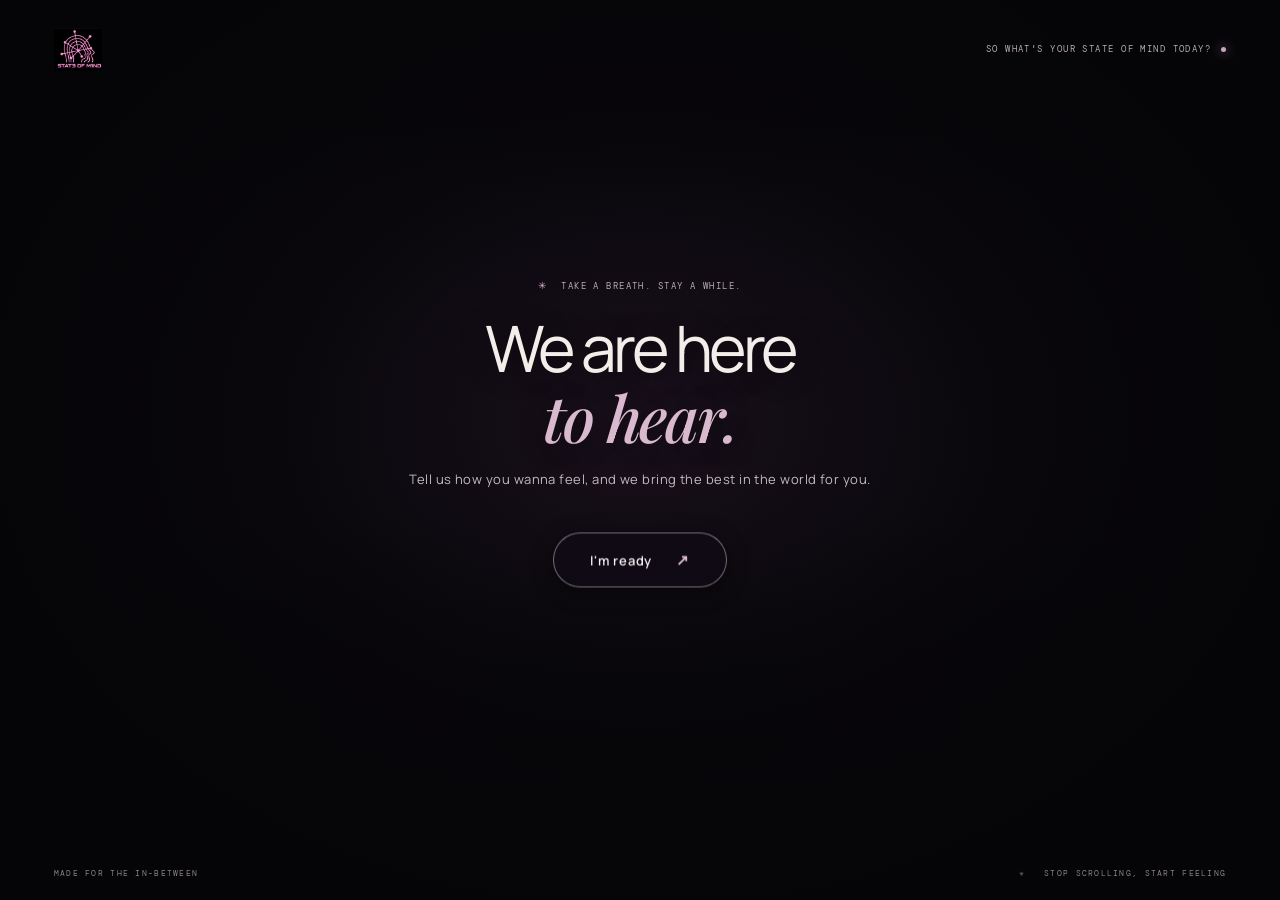
==== frontend/state_of_mind_afterglow/index.html @ 89857fad "feat:implement afterglow frontendand wire to backend API" ====
<!doctype html>
<html lang="en">
<head>
<meta charset="utf-8">
<meta name="viewport" content="width=device-width,initial-scale=1">
<meta name="theme-color" content="#050407">
<title>State of Mind — Find your feeling</title>
<link rel="preconnect" href="https://fonts.googleapis.com">
<link href="https://fonts.googleapis.com/css2?family=DM+Mono:wght@400;500&family=Manrope:wght@300;400;500;600;700&family=Playfair+Display:ital,wght@0,500;0,600;1,500&display=swap" rel="stylesheet">
<link rel="stylesheet" href="style.css">
</head>
<body>
<main class="stage" id="stage">
  <div class="ambient"></div>
  <video class="bloom" id="bloom" autoplay muted playsinline preload="auto" aria-label="Abstract digital flower blooming">
    <source src="assets/bloom.mp4" type="video/mp4">
  </video>
  <div class="shade"></div>
  <header class="topbar">
    <a class="wordmark" href="#" aria-label="State of Mind home"><img class="wordmark-logo" src="assets/state-of-mind-logo.png" alt=""></a>
    <span class="edition"><span class="edition-text" id="editionText">SO WHAT'S YOUR STATE OF MIND TODAY?</span><i></i></span>
  </header>

  <section class="intro" id="intro">
    <p class="eyebrow"><span class="tiny-star">✳</span> TAKE A BREATH. STAY A WHILE.</p>
    <h1>We are here <br><em>to hear.</em></h1>
    <p class="subline">Tell us how you wanna feel, and we bring the best in the world for you.</p>
    <button class="skip" id="skip">I'm ready <span>↗</span></button>
  </section>

  <section class="mood-area" id="moodArea" aria-hidden="true">
    <div class="mood-heading">
      <h2>We are here to hear.</h2>
      <p class="hint">Tell us how you wanna feel, and we bring the best in the world for you.</p>
    </div>
    <div class="moods" role="group" aria-label="Choose your mood">
      <button class="mood" data-mood="Happy/Excitement" data-display-name="Happy" style="--accent:#f0c3a9;--wash:rgba(240,195,169,.12)">
        <span class="number">01</span><span class="mood-symbol">☼</span><span class="mood-name">Happy</span><span class="mood-note">let it glow</span><span class="arrow">↗</span>
      </button>
      <button class="mood" data-mood="Calm/Serene" data-display-name="Calm" style="--accent:#b5d2c6;--wash:rgba(181,210,198,.12)">
        <span class="number">02</span><span class="mood-symbol">≈</span><span class="mood-name">Calm</span><span class="mood-note">stay in the quiet</span><span class="arrow">↗</span>
      </button>
      <button class="mood" data-mood="Sad/Melancholy" data-display-name="A little low" style="--accent:#b8c5e6;--wash:rgba(184,197,230,.12)">
        <span class="number">03</span><span class="mood-symbol">☾</span><span class="mood-name">A little low</span><span class="mood-note">feel it gently</span><span class="arrow">↗</span>
      </button>
      <button class="mood" data-mood="Anger/Rage" data-display-name="Frustrated" style="--accent:#e4a3a9;--wash:rgba(228,163,169,.12)">
        <span class="number">04</span><span class="mood-symbol">✳</span><span class="mood-name">Frustrated</span><span class="mood-note">let it move through</span><span class="arrow">↗</span>
      </button>
      <button class="mood" data-mood="Confusion/Anxiety" data-display-name="All over the place" style="--accent:#d2b8e5;--wash:rgba(210,184,229,.12)">
        <span class="number">05</span><span class="mood-symbol">⁕</span><span class="mood-name">All over the place</span><span class="mood-note">one thing at a time</span><span class="arrow">↗</span>
      </button>
    </div>
    <p class="footnote">YOUR MOOD IS A MOMENT, NOT YOUR WHOLE STORY.</p>
  </section>

  <section class="response" id="response" aria-live="polite" aria-hidden="true">
    <button class="back" id="back" aria-label="Go back to mood selection">← all moods</button>
    <div class="response-header">
      <p class="eyebrow">YOUR MOMENT, YOUR WAY</p>
      <h2 id="responseTitle">A little space for you.</h2>
      <p id="responseCopy">A few things to meet you where you are.</p>
      <div class="response-line"><span class="response-dot"></span><span id="responseMood">MOOD SELECTED</span><span class="line"></span><span>STATE OF MIND</span></div>
    </div>
    <div class="recommendations-container" id="recommendationsContainer">
      <!-- Recommendations dynamically loaded here -->
    </div>
  </section>
  <div class="bottom-note"><span>MADE FOR THE IN-BETWEEN</span><span>✳ &nbsp; STOP SCROLLING, START FEELING</span></div>
</main>
<script src="script.js"></script>
</body>
</html>
---- frontend/state_of_mind_afterglow/style.css ----
* {
  box-sizing: border-box;
}

:root {
  color-scheme: dark;
  --bg: #050407;
  --cream: #f3eee9;
  --muted: #aaa1a8;
  --line: rgba(244, 235, 242, 0.17);
  --accent-rose: #d9b9ce;
  --accent-card: rgba(22, 17, 25, 0.77);
}

html, body {
  margin: 0;
  width: 100%;
  min-height: 100%;
  background: var(--bg);
  color: var(--cream);
  font-family: Manrope, Arial, sans-serif;
}

body {
  overflow: hidden;
}

.stage {
  position: relative;
  isolation: isolate;
  min-height: 100svh;
  width: 100%;
  overflow: hidden;
  background: #050407;
}

.ambient {
  position: absolute;
  inset: 0;
  background: radial-gradient(ellipse at 50% 46%, #19101b 0%, #0a080d 38%, #050407 72%);
  z-index: -3;
}

.bloom {
  position: absolute;
  z-index: -2;
  height: 100%;
  width: auto;
  max-width: 100vw;
  left: 50%;
  top: 50%;
  transform: translate(-50%, -50%);
  object-fit: contain;
  opacity: 0.9;
  mix-blend-mode: screen;
  filter: saturate(0.78) contrast(1.08) brightness(0.86);
  transition: opacity 1.2s ease, filter 1.2s ease;
}

.shade {
  position: absolute;
  inset: 0;
  z-index: -1;
  pointer-events: none;
  background: linear-gradient(180deg, rgba(5, 4, 7, 0.62) 0%, transparent 23%, transparent 56%, rgba(5, 4, 7, 0.8) 100%),
              radial-gradient(ellipse at center, transparent 25%, rgba(5, 4, 7, 0.42) 100%);
}

.topbar {
  position: absolute;
  top: 0;
  left: 0;
  width: 100%;
  padding: 28px 4.2vw;
  display: flex;
  align-items: center;
  justify-content: space-between;
  z-index: 5;
}

.wordmark {
  display: flex;
  align-items: center;
  gap: 11px;
  text-decoration: none;
  color: var(--cream);
  font-size: 10px;
  letter-spacing: 0.2em;
  font-weight: 600;
  line-height: 0;
}

.wordmark-logo {
  display: block;
  width: 48px;
  height: auto;
  mix-blend-mode: screen;
  --logo-tint: hue-rotate(280deg) saturate(0.48) brightness(1.22);
  filter: var(--logo-tint);
  transition: transform 0.3s ease, filter 0.3s ease;
}

.wordmark:hover .wordmark-logo,
.wordmark:focus-visible .wordmark-logo {
  transform: translateY(-4px) scale(1.035);
  filter: var(--logo-tint) drop-shadow(0 12px 18px rgba(217, 185, 206, 0.32));
}

.edition, .eyebrow, .footnote, .bottom-note, .number, .response-line {
  font-family: "DM Mono", monospace;
  font-size: 9px;
  letter-spacing: 0.16em;
  color: #b6aab4;
}

.edition {
  display: flex;
  align-items: center;
  gap: 10px;
}

.edition-text {
  display: inline-block;
  min-width: 34ch;
}

.edition i {
  width: 5px;
  height: 5px;
  border-radius: 50%;
  background: #c6a6bd;
  box-shadow: 0 0 12px #c6a6bd;
}

.intro {
  position: absolute;
  left: 50%;
  top: 48%;
  transform: translate(-50%, -50%);
  width: min(720px, 90vw);
  text-align: center;
  z-index: 2;
  transition: opacity 0.9s ease, transform 0.9s ease;
}

.eyebrow {
  margin: 0 0 20px;
}

.tiny-star {
  color: #e0b4cf;
  font-size: 13px;
  margin-right: 7px;
}

h1, h2, p {
  margin-top: 0;
}

h1 {
  font-size: clamp(32px, 5vw, 65px);
  font-weight: 400;
  letter-spacing: -0.055em;
  line-height: 1.08;
  margin-bottom: 17px;
  text-shadow: 0 2px 28px rgba(0, 0, 0, 0.4);
}

h1 em, h2 em {
  font-family: "Playfair Display", serif;
  font-weight: 500;
  color: #d9b9ce;
  letter-spacing: -0.035em;
}

.subline {
  font-size: 13px;
  color: #c4b9c2;
  letter-spacing: 0.035em;
  margin-bottom: 34px;
}

.skip {
  border: 1px solid rgba(242, 229, 239, 0.45);
  background: rgba(18, 12, 22, 0.55);
  color: #f5edf2;
  border-radius: 999px;
  padding: 16px 36px;
  font: 600 13px Manrope, sans-serif;
  letter-spacing: 0.06em;
  cursor: pointer;
  margin-top: 10px;
  backdrop-filter: blur(12px);
  box-shadow: 0 4px 22px rgba(0, 0, 0, 0.4);
  transition: all 0.3s ease;
}

.skip span {
  display: inline-block;
  margin-left: 20px;
  color: #d9b9ce;
  font-size: 15px;
  transition: transform 0.25s ease;
}

.skip:hover {
  background: rgba(217, 185, 206, 0.2);
  border-color: #d9b9ce;
  box-shadow: 0 6px 30px rgba(217, 185, 206, 0.25);
  transform: translateY(-3px) scale(1.02);
}

.skip:hover span {
  transform: translate(3px, -3px);
}

.mood-area {
  position: absolute;
  z-index: 3;
  left: 0;
  right: 0;
  bottom: 8.5%;
  padding: 0 4.2vw;
  opacity: 0;
  transform: translateY(18px);
  pointer-events: none;
  transition: opacity 1.3s ease, transform 1.3s ease;
}

.stage.ready .intro {
  opacity: 0;
  transform: translate(-50%, -54%);
  pointer-events: none;
}

.stage.ready .mood-area {
  opacity: 1;
  transform: translateY(0);
  pointer-events: auto;
}

.stage.ready .bloom {
  filter: saturate(0.76) contrast(1.08) brightness(0.8);
}

.mood-heading {
  text-align: center;
  margin-bottom: 25px;
}

.mood-heading h2, .response h2 {
  font-size: clamp(25px, 3.4vw, 42px);
  font-weight: 400;
  letter-spacing: -0.05em;
  margin: 0 0 8px;
}

.hint {
  font-size: 11px;
  color: #c0b6c0;
  margin-bottom: 0;
}

.moods {
  display: grid;
  grid-template-columns: repeat(5, minmax(0, 1fr));
  gap: 10px;
  max-width: 1180px;
  margin: 0 auto;
}

.mood {
  position: relative;
  min-height: 138px;
  text-align: left;
  padding: 17px 15px 15px;
  background: linear-gradient(135deg, rgba(22, 17, 25, 0.77), rgba(8, 7, 11, 0.6));
  border: 1px solid rgba(244, 231, 241, 0.2);
  border-radius: 16px;
  color: var(--cream);
  cursor: pointer;
  overflow: hidden;
  backdrop-filter: blur(12px);
  transition: transform 0.3s ease, border-color 0.3s ease, background 0.3s ease, box-shadow 0.3s ease;
}

.mood:before {
  content: "";
  position: absolute;
  inset: 0;
  background: radial-gradient(ellipse at 0 0, var(--wash), transparent 72%);
  opacity: 0.7;
  pointer-events: none;
}

.mood:hover, .mood:focus-visible {
  transform: translateY(-5px);
  border-color: var(--accent);
  background: linear-gradient(135deg, rgba(35, 26, 39, 0.9), rgba(8, 7, 11, 0.78));
  box-shadow: 0 18px 34px rgba(0, 0, 0, 0.42), 0 0 26px var(--wash);
  outline: none;
}

.number {
  position: absolute;
  right: 14px;
  top: 15px;
  font-size: 8px;
  color: #968a97;
}

.mood-symbol {
  display: block;
  color: var(--accent);
  font-family: "Playfair Display", serif;
  font-size: 25px;
  line-height: 1;
  margin: 4px 0 16px;
}

.mood-name {
  display: block;
  font-size: 13px;
  font-weight: 500;
  letter-spacing: -0.02em;
  position: relative;
}

.mood-note {
  display: block;
  font-size: 9px;
  color: #aaa0aa;
  margin-top: 6px;
  position: relative;
}

.arrow {
  position: absolute;
  right: 13px;
  bottom: 14px;
  font-size: 12px;
  color: var(--accent);
  opacity: 0;
  transform: translate(-3px, 3px);
  transition: 0.25s;
}

.mood:hover .arrow, .mood:focus-visible .arrow {
  opacity: 1;
  transform: translate(0, 0);
}

.footnote {
  text-align: center;
  margin: 21px 0 0;
  font-size: 8px;
  color: #92858f;
}

.bottom-note {
  position: absolute;
  bottom: 22px;
  left: 4.2vw;
  right: 4.2vw;
  display: flex;
  justify-content: space-between;
  font-size: 8px;
  color: rgba(202, 187, 201, 0.68);
  z-index: 4;
}

/* =========================================================
   Response & Recommendations Area
   ========================================================= */

.response {
  position: absolute;
  z-index: 4;
  left: 50%;
  top: 50%;
  transform: translate(-50%, -46%);
  width: min(1180px, 94vw);
  max-height: calc(100svh - 85px);
  overflow-y: auto;
  overflow-x: hidden;
  padding: 10px 20px 40px;
  display: flex;
  flex-direction: column;
  align-items: center;
  text-align: center;
  opacity: 0;
  pointer-events: none;
  transition: opacity 0.6s ease, transform 0.6s ease;
  scrollbar-width: thin;
  scrollbar-color: rgba(217, 185, 206, 0.3) transparent;
}

.response::-webkit-scrollbar {
  width: 6px;
}

.response::-webkit-scrollbar-track {
  background: transparent;
}

.response::-webkit-scrollbar-thumb {
  background: rgba(217, 185, 206, 0.25);
  border-radius: 999px;
}

.response::-webkit-scrollbar-thumb:hover {
  background: rgba(217, 185, 206, 0.45);
}

.stage.selected .mood-area {
  opacity: 0;
  pointer-events: none;
  transform: translateY(12px);
}

.stage.selected .response {
  opacity: 1;
  pointer-events: auto;
  transform: translate(-50%, -48%);
}

.stage.selected .bloom {
  opacity: 0.38;
  filter: saturate(0.65) contrast(1.05) brightness(0.65);
}

.stage.ready .bottom-note {
  opacity: 0.65;
}

.back {
  align-self: flex-start;
  margin-top: 10px;
  margin-bottom: 14px;
  border: 1px solid rgba(244, 231, 241, 0.25);
  background: rgba(18, 12, 22, 0.75);
  color: #c7b8c7;
  font: 11px "DM Mono", monospace;
  letter-spacing: 0.1em;
  cursor: pointer;
  padding: 9px 18px;
  border-radius: 999px;
  backdrop-filter: blur(12px);
  transition: all 0.25s ease;
}

.back:hover {
  color: #f3eee9;
  border-color: #d9b9ce;
  background: rgba(217, 185, 206, 0.2);
  transform: translateX(-3px);
}

.response-header {
  width: 100%;
  max-width: 680px;
  margin-bottom: 24px;
}

.response .eyebrow {
  margin-bottom: 12px;
}

.response h2 {
  font-size: clamp(26px, 3.6vw, 42px);
  margin-bottom: 10px;
}

.response-header > p:not(.eyebrow) {
  color: #c4b9c2;
  font-size: 12px;
  margin-bottom: 14px;
}

.response-line {
  display: flex;
  align-items: center;
  gap: 10px;
  justify-content: center;
  font-size: 8px;
  margin-top: 14px;
}

.response-dot {
  width: 6px;
  height: 6px;
  background: #d9b9ce;
  border-radius: 50%;
  box-shadow: 0 0 8px #d9b9ce;
}

.line {
  width: 42px;
  height: 1px;
  background: var(--line);
}

.recommendations-container {
  width: 100%;
}

.recommendations-grid {
  display: grid;
  grid-template-columns: repeat(3, minmax(0, 1fr));
  gap: 18px;
  width: 100%;
  text-align: left;
}

.rec-category {
  background: linear-gradient(180deg, rgba(22, 16, 26, 0.8), rgba(12, 9, 15, 0.72));
  border: 1px solid rgba(244, 231, 241, 0.14);
  border-radius: 14px;
  padding: 16px;
  backdrop-filter: blur(14px);
  display: flex;
  flex-direction: column;
  gap: 10px;
  transition: border-color 0.3s ease;
}

.rec-category:hover {
  border-color: rgba(217, 185, 206, 0.3);
}

.category-header {
  display: flex;
  align-items: center;
  justify-content: space-between;
  padding-bottom: 11px;
  border-bottom: 1px solid rgba(244, 231, 241, 0.08);
}

.category-title-wrap {
  display: flex;
  align-items: center;
  gap: 8px;
}

.category-icon {
  font-size: 13px;
  color: #d9b9ce;
}

.category-title {
  font-size: 13px;
  font-weight: 600;
  letter-spacing: -0.01em;
  margin: 0;
  color: var(--cream);
}

.category-count {
  font-family: "DM Mono", monospace;
  font-size: 9px;
  letter-spacing: 0.12em;
  color: var(--muted);
  text-transform: uppercase;
}

.cards-list {
  display: flex;
  flex-direction: column;
  gap: 9px;
}

.rec-card {
  position: relative;
  padding: 12px 14px;
  background: linear-gradient(135deg, rgba(29, 21, 35, 0.75), rgba(14, 10, 18, 0.65));
  border: 1px solid rgba(244, 231, 241, 0.12);
  border-radius: 10px;
  transition: transform 0.25s ease, border-color 0.25s ease, box-shadow 0.25s ease;
  display: flex;
  flex-direction: column;
  gap: 7px;
  outline: none;
}

.rec-card:hover, .rec-card:focus-visible {
  transform: translateY(-2px);
  border-color: rgba(217, 185, 206, 0.45);
  box-shadow: 0 10px 22px rgba(0, 0, 0, 0.38), 0 0 14px rgba(217, 185, 206, 0.1);
}

.rec-card-top {
  display: flex;
  align-items: center;
  gap: 7px;
}

.rec-index {
  font-family: "DM Mono", monospace;
  font-size: 9px;
  color: #968a97;
}

.rec-badge {
  font-family: "DM Mono", monospace;
  font-size: 8px;
  letter-spacing: 0.08em;
  padding: 2px 7px;
  border-radius: 999px;
  text-transform: uppercase;
  font-weight: 500;
}

.badge-movie, .badge-tv {
  background: rgba(240, 195, 169, 0.14);
  border: 1px solid rgba(240, 195, 169, 0.32);
  color: #f0c3a9;
}

.badge-music {
  background: rgba(210, 184, 229, 0.14);
  border: 1px solid rgba(210, 184, 229, 0.32);
  color: #d2b8e5;
}

.badge-game {
  background: rgba(181, 210, 198, 0.14);
  border: 1px solid rgba(181, 210, 198, 0.32);
  color: #b5d2c6;
}

.badge-default {
  background: rgba(244, 231, 241, 0.1);
  border: 1px solid rgba(244, 231, 241, 0.25);
  color: #e2d7e0;
}

.rec-match {
  font-family: "DM Mono", monospace;
  font-size: 8px;
  color: #d9b9ce;
  margin-left: auto;
}

.rec-title {
  font-size: 13px;
  font-weight: 500;
  line-height: 1.35;
  margin: 0;
  color: var(--cream);
  display: -webkit-box;
  -webkit-line-clamp: 2;
  -webkit-box-orient: vertical;
  overflow: hidden;
}

.rec-card-bottom {
  display: flex;
  flex-direction: column;
  gap: 4px;
  margin-top: 2px;
}

.match-track {
  width: 100%;
  height: 2px;
  background: rgba(244, 235, 242, 0.1);
  border-radius: 2px;
  overflow: hidden;
}

.match-fill {
  height: 100%;
  background: linear-gradient(90deg, #d2b8e5, #e0b4cf);
  border-radius: 2px;
}

.rec-meta {
  font-family: "DM Mono", monospace;
  font-size: 8px;
  color: #a498a4;
  letter-spacing: 0.05em;
}

/* =========================================================
   States: Loading, Error, Empty
   ========================================================= */

.recs-state {
  padding: 42px 20px;
  text-align: center;
  display: flex;
  flex-direction: column;
  align-items: center;
  gap: 12px;
}

.pulse-loader {
  display: flex;
  gap: 8px;
  margin-bottom: 4px;
}

.pulse-loader span {
  width: 8px;
  height: 8px;
  border-radius: 50%;
  background: #d9b9ce;
  animation: recPulse 1.4s ease-in-out infinite;
}

.pulse-loader span:nth-child(2) {
  animation-delay: 0.2s;
}

.pulse-loader span:nth-child(3) {
  animation-delay: 0.4s;
}

@keyframes recPulse {
  0%, 80%, 100% {
    transform: scale(0.6);
    opacity: 0.35;
  }
  40% {
    transform: scale(1.15);
    opacity: 1;
    box-shadow: 0 0 10px #d9b9ce;
  }
}

.state-title {
  font-size: 15px;
  font-weight: 500;
  color: var(--cream);
  margin: 0;
}

.state-desc {
  font-size: 11px;
  color: var(--muted);
  max-width: 440px;
  margin: 0;
  line-height: 1.5;
}

.state-desc code {
  font-family: "DM Mono", monospace;
  font-size: 10px;
  background: rgba(255, 255, 255, 0.08);
  padding: 2px 5px;
  border-radius: 4px;
  color: #f0c3a9;
}

.state-icon {
  font-size: 24px;
  color: #e4a3a9;
}

.retry-btn {
  margin-top: 8px;
  border: 1px solid rgba(228, 163, 169, 0.4);
  background: rgba(228, 163, 169, 0.12);
  color: #f5edf2;
  border-radius: 999px;
  padding: 8px 18px;
  font: 500 11px Manrope, sans-serif;
  letter-spacing: 0.04em;
  cursor: pointer;
  transition: background 0.2s, border-color 0.2s;
}

.retry-btn span {
  margin-left: 6px;
  color: #e4a3a9;
}

.retry-btn:hover {
  background: rgba(228, 163, 169, 0.22);
  border-color: #e4a3a9;
}

.category-empty {
  font-size: 11px;
  color: var(--muted);
  font-style: italic;
  padding: 20px 8px;
  text-align: center;
  margin: 0;
}

/* =========================================================
   Responsive queries
   ========================================================= */

@media (min-width: 1200px) and (min-height: 760px) {
  .mood-area {
    bottom: 9.5%;
  }
  .mood {
    min-height: 145px;
    padding: 19px;
  }
  .mood-heading {
    margin-bottom: 28px;
  }
}

@media (max-width: 900px) {
  .recommendations-grid {
    grid-template-columns: 1fr;
    gap: 16px;
  }
  .response {
    max-height: 82svh;
    padding: 20px 14px 34px;
  }
}

@media (max-width: 760px) {
  .topbar {
    padding: 19px 20px;
  }
  .edition {
    font-size: 7px;
    letter-spacing: 0.08em;
  }
  .wordmark {
    font-size: 8px;
    letter-spacing: 0.15em;
    gap: 8px;
  }
  .wordmark-logo {
    width: 57px;
  }
  .edition-text {
    min-width: 0;
  }
  .intro {
    top: 43%;
    width: 88vw;
  }
  .subline {
    font-size: 11px;
    line-height: 1.6;
  }
  .mood-area {
    bottom: 8%;
    padding: 0 18px;
  }
  .mood-heading {
    margin-bottom: 17px;
  }
  .hint {
    font-size: 10px;
  }
  .moods {
    grid-template-columns: repeat(2, minmax(0, 1fr));
    gap: 7px;
  }
  .mood {
    min-height: 88px;
    padding: 12px 13px;
  }
  .mood-symbol {
    font-size: 19px;
    margin: 0 0 8px;
  }
  .mood-name {
    font-size: 12px;
  }
  .mood-note {
    font-size: 8px;
  }
  .mood:nth-child(5) {
    grid-column: 1 / -1;
    min-height: 70px;
  }
  .mood:nth-child(5) .mood-symbol {
    float: left;
    margin: 2px 12px 0 0;
  }
  .number {
    top: 12px;
    right: 11px;
  }
  .footnote {
    font-size: 7px;
    margin-top: 13px;
  }
  .bottom-note {
    left: 18px;
    right: 18px;
    bottom: 13px;
    font-size: 6px;
    letter-spacing: 0.08em;
  }
  .bottom-note span:last-child {
    text-align: right;
  }
  .response-line {
    font-size: 7px;
    letter-spacing: 0.08em;
  }
  .bloom {
    height: 100%;
    max-width: 100vw;
  }
}

@media (prefers-reduced-motion: reduce) {
  *, *:before, *:after {
    transition: none !important;
    scroll-behavior: auto !important;
  }
}
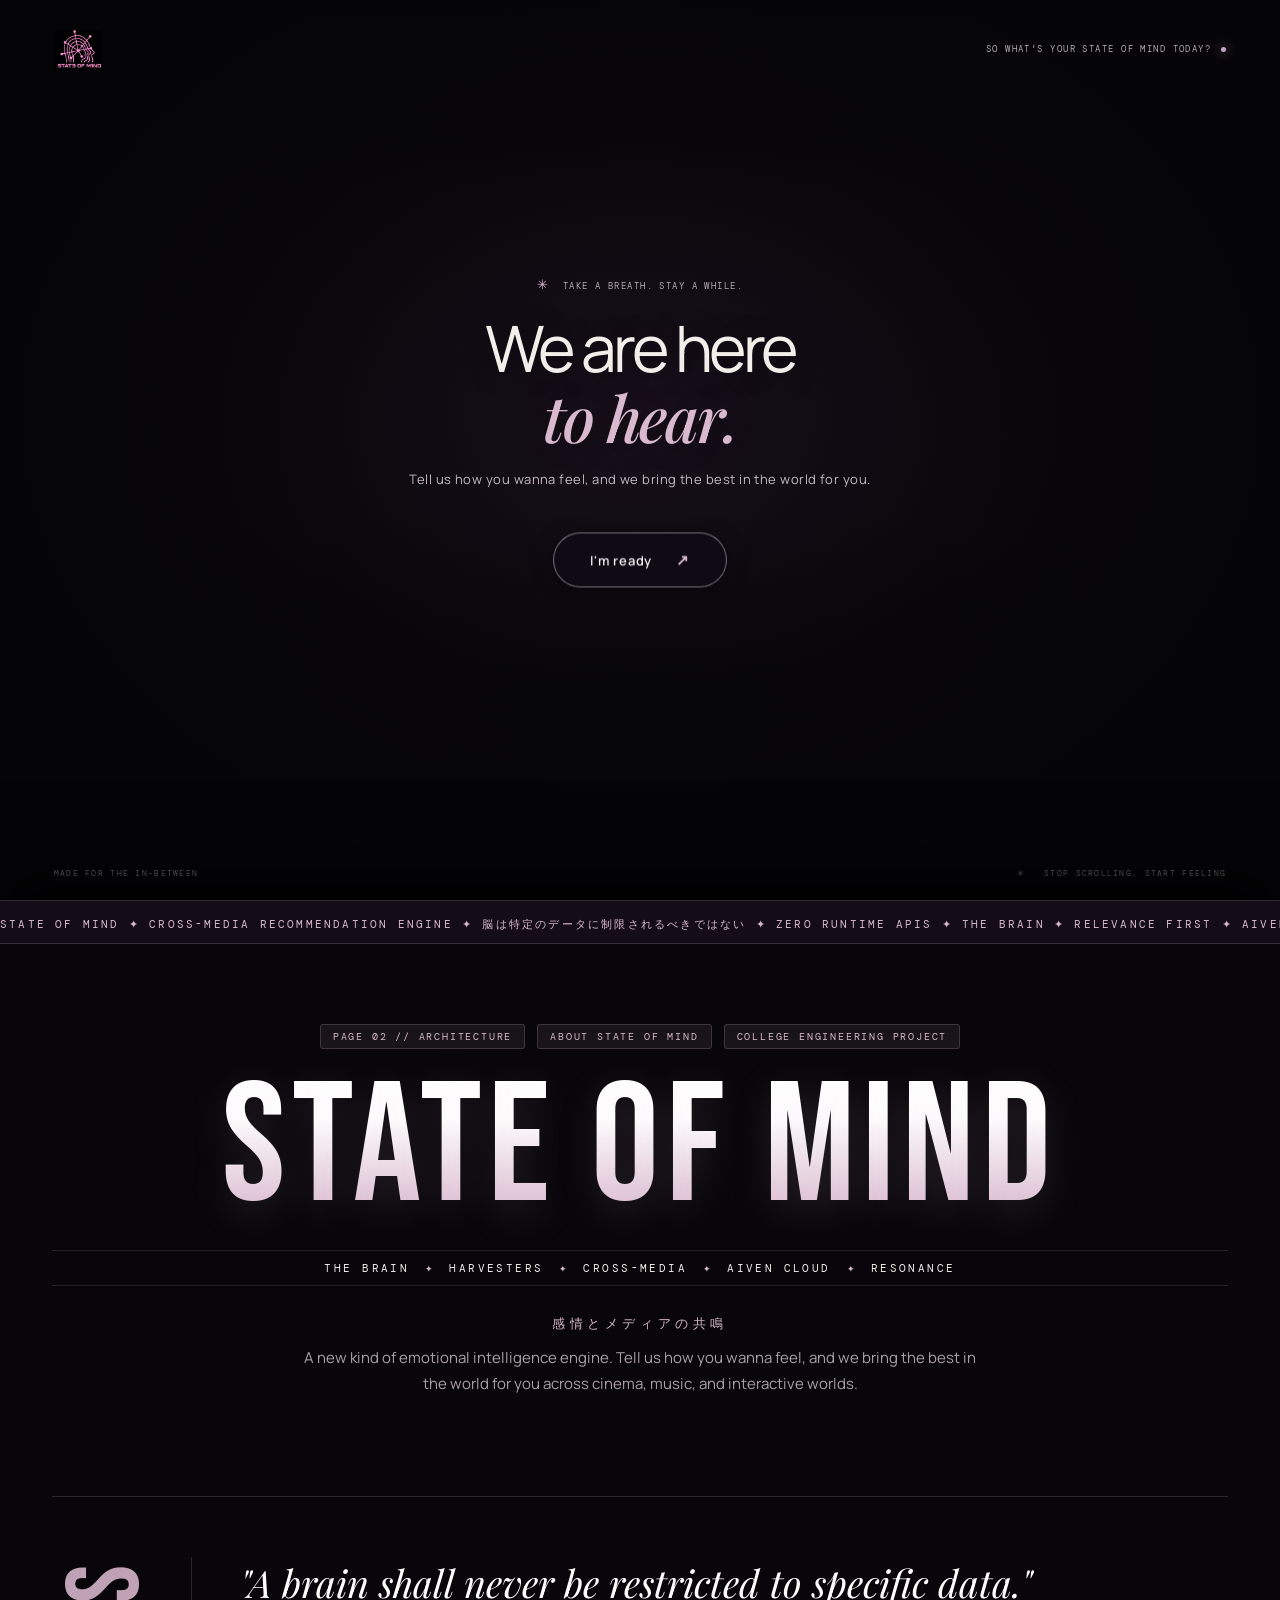
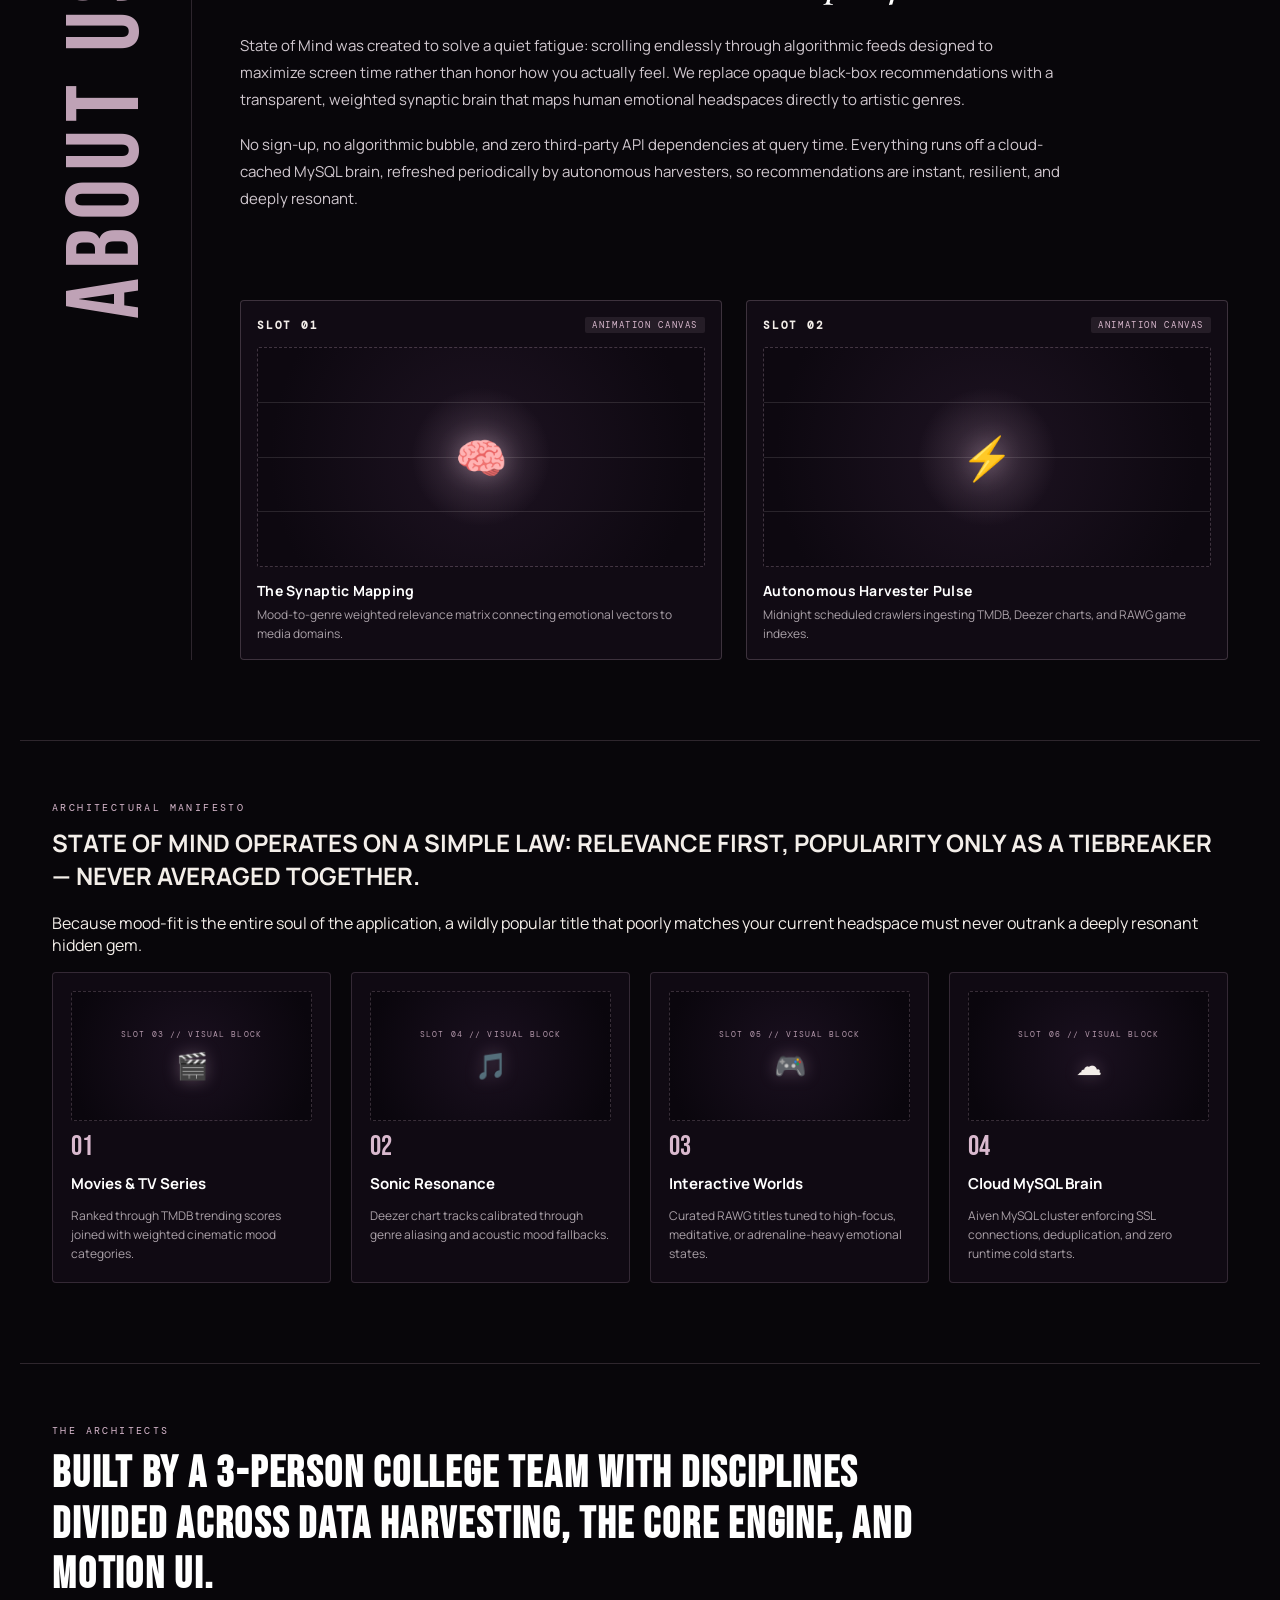
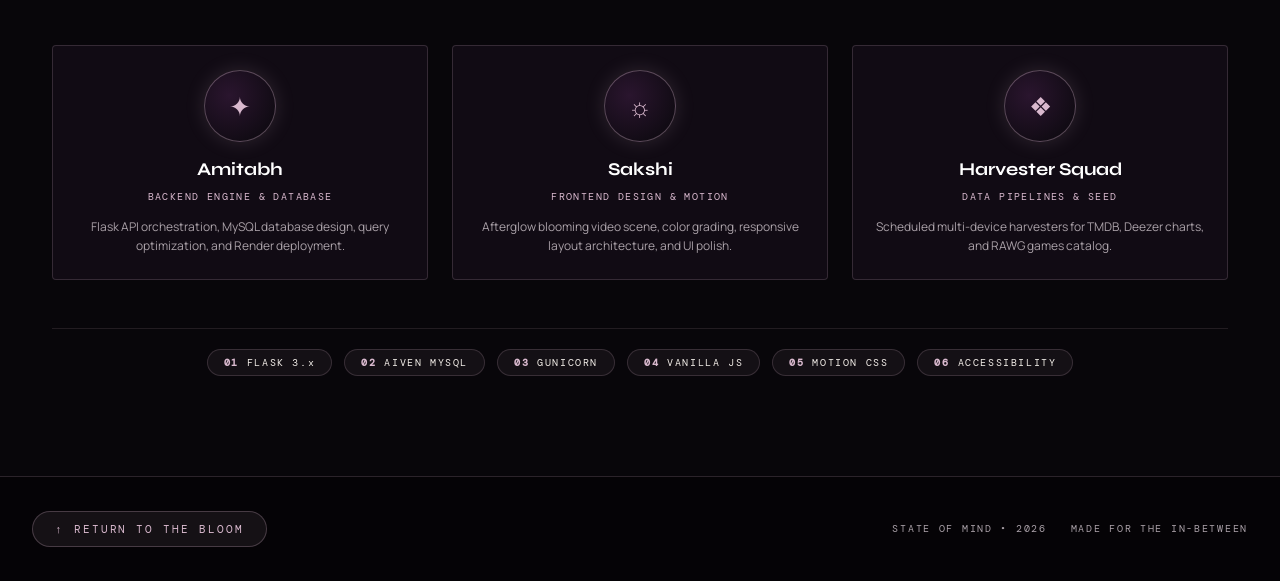
==== commit 9256771e: "feat(frontend): add editorial about page with scroll reveals and animation canvas slots" ====
--- a/frontend/state_of_mind_afterglow/index.html
+++ b/frontend/state_of_mind_afterglow/index.html
@@ -6,13 +6,14 @@
 <meta name="theme-color" content="#050407">
 <title>State of Mind — Find your feeling</title>
 <link rel="preconnect" href="https://fonts.googleapis.com">
-<link href="https://fonts.googleapis.com/css2?family=DM+Mono:wght@400;500&family=Manrope:wght@300;400;500;600;700&family=Playfair+Display:ital,wght@0,500;0,600;1,500&display=swap" rel="stylesheet">
+<link rel="preconnect" href="https://fonts.gstatic.com" crossorigin>
+<link href="https://fonts.googleapis.com/css2?family=Bebas+Neue&family=DM+Mono:wght@400;500&family=Manrope:wght@300;400;500;600;700;800&family=Playfair+Display:ital,wght@0,500;0,600;1,500&family=Syne:wght@700;800;900&display=swap" rel="stylesheet">
 <link rel="stylesheet" href="style.css">
 </head>
 <body>
 <main class="stage" id="stage">
   <div class="ambient"></div>
-  <video class="bloom" id="bloom" autoplay muted playsinline preload="auto" aria-label="Abstract digital flower blooming">
+  <video class="bloom" id="bloom" autoplay loop muted playsinline preload="auto" aria-label="Abstract digital flower blooming">
     <source src="assets/bloom.mp4" type="video/mp4">
   </video>
   <div class="shade"></div>
@@ -51,6 +52,10 @@
       </button>
     </div>
     <p class="footnote">YOUR MOOD IS A MOMENT, NOT YOUR WHOLE STORY.</p>
+    <div class="scroll-prompt" id="scrollPrompt" role="button" tabindex="0" aria-label="Scroll to learn about State of Mind">
+      <span class="scroll-prompt-text">OR SCROLL TO EXPLORE THE STORY</span>
+      <span class="scroll-prompt-arrow">↓</span>
+    </div>
   </section>
 
   <section class="response" id="response" aria-live="polite" aria-hidden="true">
@@ -67,6 +72,227 @@
   </section>
   <div class="bottom-note"><span>MADE FOR THE IN-BETWEEN</span><span>✳ &nbsp; STOP SCROLLING, START FEELING</span></div>
 </main>
+
+<!-- Editorial About Section (Unfolds on scroll) -->
+<article class="about-page" id="aboutPage" aria-label="About State of Mind">
+  <!-- Top Running Marquee Ribbon -->
+  <div class="editorial-ticker">
+    <div class="ticker-track">
+      <span>STATE OF MIND ✦ CROSS-MEDIA RECOMMENDATION ENGINE ✦ 脳は特定のデータに制限されるべきではない ✦ ZERO RUNTIME APIS ✦ THE BRAIN ✦ RELEVANCE FIRST ✦ AIVEN CLOUD ✦</span>
+      <span>STATE OF MIND ✦ CROSS-MEDIA RECOMMENDATION ENGINE ✦ 脳は特定のデータに制限されるべきではない ✦ ZERO RUNTIME APIS ✦ THE BRAIN ✦ RELEVANCE FIRST ✦ AIVEN CLOUD ✦</span>
+    </div>
+  </div>
+
+  <!-- Section 1: Hero Editorial Header -->
+  <header class="about-hero-wrap">
+    <div class="about-hero-meta reveal-on-scroll">
+      <span class="mono-badge">PAGE 02 // ARCHITECTURE</span>
+      <span class="mono-badge">ABOUT STATE OF MIND</span>
+      <span class="mono-badge">COLLEGE ENGINEERING PROJECT</span>
+    </div>
+
+    <h1 class="about-giant-title reveal-on-scroll delay-1">STATE OF MIND</h1>
+
+    <div class="about-ribbon reveal-on-scroll delay-2">
+      <span class="ribbon-item">THE BRAIN</span><i>✦</i>
+      <span class="ribbon-item">HARVESTERS</span><i>✦</i>
+      <span class="ribbon-item">CROSS-MEDIA</span><i>✦</i>
+      <span class="ribbon-item">AIVEN CLOUD</span><i>✦</i>
+      <span class="ribbon-item">RESONANCE</span>
+    </div>
+
+    <div class="about-hero-subline reveal-on-scroll delay-3">
+      <span class="kanji-accent">感情とメディアの共鳴</span>
+      <p class="subline-text">
+        A new kind of emotional intelligence engine. Tell us how you wanna feel, and we bring the best in the world for you across cinema, music, and interactive worlds.
+      </p>
+    </div>
+  </header>
+
+  <!-- Section 2: Narrative & Vertical "ABOUT US" Layout -->
+  <section class="about-narrative-section">
+    <div class="about-narrative-container">
+      <!-- Giant Rotated Vertical Heading Column -->
+      <div class="vertical-title-col reveal-on-scroll">
+        <div class="vertical-text-wrap">
+          <span class="vertical-title">ABOUT US</span>
+        </div>
+      </div>
+
+      <!-- Narrative & Feature Slots Column -->
+      <div class="narrative-content-col">
+        <div class="narrative-copy-block">
+          <p class="lead-quote reveal-on-scroll">
+            "A brain shall never be restricted to specific data."
+          </p>
+          <p class="story-para reveal-on-scroll delay-1">
+            State of Mind was created to solve a quiet fatigue: scrolling endlessly through algorithmic feeds designed to maximize screen time rather than honor how you actually feel. We replace opaque black-box recommendations with a transparent, weighted synaptic brain that maps human emotional headspaces directly to artistic genres.
+          </p>
+          <p class="story-para reveal-on-scroll delay-2">
+            No sign-up, no algorithmic bubble, and zero third-party API dependencies at query time. Everything runs off a cloud-cached MySQL brain, refreshed periodically by autonomous harvesters, so recommendations are instant, resilient, and deeply resonant.
+          </p>
+        </div>
+
+        <!-- Preserved Animation Canvas Slots (Reserved for future visual interactive animations) -->
+        <div class="anim-slots-grid reveal-on-scroll delay-3">
+          <div class="anim-slot-box" data-slot="01">
+            <div class="slot-badge-bar">
+              <span class="slot-number">SLOT 01</span>
+              <span class="slot-tag">ANIMATION CANVAS</span>
+            </div>
+            <div class="slot-visual-canvas">
+              <div class="canvas-glow"></div>
+              <div class="slot-placeholder-icon">🧠</div>
+              <div class="slot-wireframe-lines">
+                <span></span><span></span><span></span>
+              </div>
+            </div>
+            <div class="slot-meta">
+              <span class="slot-title">The Synaptic Mapping</span>
+              <span class="slot-desc">Mood-to-genre weighted relevance matrix connecting emotional vectors to media domains.</span>
+            </div>
+          </div>
+
+          <div class="anim-slot-box" data-slot="02">
+            <div class="slot-badge-bar">
+              <span class="slot-number">SLOT 02</span>
+              <span class="slot-tag">ANIMATION CANVAS</span>
+            </div>
+            <div class="slot-visual-canvas">
+              <div class="canvas-glow"></div>
+              <div class="slot-placeholder-icon">⚡</div>
+              <div class="slot-wireframe-lines">
+                <span></span><span></span><span></span>
+              </div>
+            </div>
+            <div class="slot-meta">
+              <span class="slot-title">Autonomous Harvester Pulse</span>
+              <span class="slot-desc">Midnight scheduled crawlers ingesting TMDB, Deezer charts, and RAWG game indexes.</span>
+            </div>
+          </div>
+        </div>
+      </div>
+    </div>
+  </section>
+
+  <!-- Section 3: Strategic Blueprint & Feature Blocks -->
+  <section class="about-blueprint-section">
+    <div class="blueprint-headline-wrap reveal-on-scroll">
+      <span class="mono-eyebrow">ARCHITECTURAL MANIFESTO</span>
+      <h2 class="manifesto-heading">
+        STATE OF MIND OPERATES ON A SIMPLE LAW: RELEVANCE FIRST, POPULARITY ONLY AS A TIEBREAKER — NEVER AVERAGED TOGETHER.
+      </h2>
+      <p class="manifesto-desc">
+        Because mood-fit is the entire soul of the application, a wildly popular title that poorly matches your current headspace must never outrank a deeply resonant hidden gem.
+      </p>
+    </div>
+
+    <!-- Preserved 4-Block Feature Canvas Grid -->
+    <div class="blueprint-blocks-grid">
+      <div class="blueprint-card reveal-on-scroll">
+        <div class="blueprint-card-slot">
+          <div class="blueprint-slot-label">SLOT 03 // VISUAL BLOCK</div>
+          <div class="blueprint-slot-icon">🎬</div>
+        </div>
+        <span class="blueprint-card-num">01</span>
+        <h3 class="blueprint-card-title">Movies & TV Series</h3>
+        <p class="blueprint-card-body">Ranked through TMDB trending scores joined with weighted cinematic mood categories.</p>
+      </div>
+
+      <div class="blueprint-card reveal-on-scroll delay-1">
+        <div class="blueprint-card-slot">
+          <div class="blueprint-slot-label">SLOT 04 // VISUAL BLOCK</div>
+          <div class="blueprint-slot-icon">🎵</div>
+        </div>
+        <span class="blueprint-card-num">02</span>
+        <h3 class="blueprint-card-title">Sonic Resonance</h3>
+        <p class="blueprint-card-body">Deezer chart tracks calibrated through genre aliasing and acoustic mood fallbacks.</p>
+      </div>
+
+      <div class="blueprint-card reveal-on-scroll delay-2">
+        <div class="blueprint-card-slot">
+          <div class="blueprint-slot-label">SLOT 05 // VISUAL BLOCK</div>
+          <div class="blueprint-slot-icon">🎮</div>
+        </div>
+        <span class="blueprint-card-num">03</span>
+        <h3 class="blueprint-card-title">Interactive Worlds</h3>
+        <p class="blueprint-card-body">Curated RAWG titles tuned to high-focus, meditative, or adrenaline-heavy emotional states.</p>
+      </div>
+
+      <div class="blueprint-card reveal-on-scroll delay-3">
+        <div class="blueprint-card-slot">
+          <div class="blueprint-slot-label">SLOT 06 // VISUAL BLOCK</div>
+          <div class="blueprint-slot-icon">☁</div>
+        </div>
+        <span class="blueprint-card-num">04</span>
+        <h3 class="blueprint-card-title">Cloud MySQL Brain</h3>
+        <p class="blueprint-card-body">Aiven MySQL cluster enforcing SSL connections, deduplication, and zero runtime cold starts.</p>
+      </div>
+    </div>
+  </section>
+
+  <!-- Section 4: The 3-Person Team & Engineering Credits -->
+  <section class="about-team-section">
+    <div class="team-header reveal-on-scroll">
+      <span class="mono-eyebrow">THE ARCHITECTS</span>
+      <h2 class="team-title">
+        BUILT BY A 3-PERSON COLLEGE TEAM WITH DISCIPLINES DIVIDED ACROSS DATA HARVESTING, THE CORE ENGINE, AND MOTION UI.
+      </h2>
+    </div>
+
+    <div class="team-avatars-row reveal-on-scroll delay-1">
+      <div class="team-member-card">
+        <div class="member-avatar-box">
+          <span class="member-sym">✦</span>
+        </div>
+        <h4 class="member-name">Amitabh</h4>
+        <span class="member-role">Backend Engine & Database</span>
+        <p class="member-desc">Flask API orchestration, MySQL database design, query optimization, and Render deployment.</p>
+      </div>
+
+      <div class="team-member-card">
+        <div class="member-avatar-box">
+          <span class="member-sym">☼</span>
+        </div>
+        <h4 class="member-name">Sakshi</h4>
+        <span class="member-role">Frontend Design & Motion</span>
+        <p class="member-desc">Afterglow blooming video scene, color grading, responsive layout architecture, and UI polish.</p>
+      </div>
+
+      <div class="team-member-card">
+        <div class="member-avatar-box">
+          <span class="member-sym">❖</span>
+        </div>
+        <h4 class="member-name">Harvester Squad</h4>
+        <span class="member-role">Data Pipelines & Seed</span>
+        <p class="member-desc">Scheduled multi-device harvesters for TMDB, Deezer charts, and RAWG games catalog.</p>
+      </div>
+    </div>
+
+    <!-- Bottom Aesthetic Badge Bar (Matching Reference) -->
+    <div class="stack-badges-bar reveal-on-scroll delay-2">
+      <div class="stack-badge"><span class="badge-idx">01</span><span>FLASK 3.x</span></div>
+      <div class="stack-badge"><span class="badge-idx">02</span><span>AIVEN MYSQL</span></div>
+      <div class="stack-badge"><span class="badge-idx">03</span><span>GUNICORN</span></div>
+      <div class="stack-badge"><span class="badge-idx">04</span><span>VANILLA JS</span></div>
+      <div class="stack-badge"><span class="badge-idx">05</span><span>MOTION CSS</span></div>
+      <div class="stack-badge"><span class="badge-idx">06</span><span>ACCESSIBILITY</span></div>
+    </div>
+  </section>
+
+  <!-- Section 5: Editorial Footer & Back To Bloom -->
+  <footer class="about-footer-block reveal-on-scroll">
+    <div class="footer-inner">
+      <a href="#stage" class="scroll-top-btn" id="scrollTopBtn">
+        <span>↑</span> RETURN TO THE BLOOM
+      </a>
+      <div class="footer-meta-right">
+        <span>STATE OF MIND • 2026</span>
+        <span>MADE FOR THE IN-BETWEEN</span>
+      </div>
+    </div>
+  </footer>
+</article>
 <script src="script.js"></script>
 </body>
 </html>
--- a/frontend/state_of_mind_afterglow/style.css
+++ b/frontend/state_of_mind_afterglow/style.css
@@ -21,7 +21,16 @@
   font-family: Manrope, Arial, sans-serif;
 }
 
+html {
+  scroll-behavior: smooth;
+}
+
 body {
+  overflow-x: hidden;
+  overflow-y: auto;
+}
+
+body.modal-open {
   overflow: hidden;
 }
 
@@ -641,6 +650,12 @@
   margin-left: auto;
 }
 
+.rec-card-body {
+  display: flex;
+  flex-direction: column;
+  gap: 2px;
+}
+
 .rec-title {
   font-size: 13px;
   font-weight: 500;
@@ -653,10 +668,21 @@
   overflow: hidden;
 }
 
+.rec-artist {
+  font-family: "DM Mono", monospace;
+  font-size: 10px;
+  color: #c4b5c7;
+  letter-spacing: 0.04em;
+  margin: 0;
+  white-space: nowrap;
+  overflow: hidden;
+  text-overflow: ellipsis;
+}
+
 .rec-card-bottom {
   display: flex;
   flex-direction: column;
-  gap: 4px;
+  gap: 6px;
   margin-top: 2px;
 }
 
@@ -674,11 +700,98 @@
   border-radius: 2px;
 }
 
+.rec-card-footer {
+  display: flex;
+  align-items: center;
+  justify-content: space-between;
+  gap: 8px;
+  min-height: 22px;
+}
+
 .rec-meta {
   font-family: "DM Mono", monospace;
   font-size: 8px;
   color: #a498a4;
   letter-spacing: 0.05em;
+}
+
+/* Sleek Action Button: Listen / View */
+.rec-action-btn {
+  display: inline-flex;
+  align-items: center;
+  gap: 4px;
+  font-family: "DM Mono", monospace;
+  font-size: 8.5px;
+  font-weight: 500;
+  letter-spacing: 0.08em;
+  text-transform: uppercase;
+  text-decoration: none;
+  padding: 3px 9px;
+  border-radius: 999px;
+  cursor: pointer;
+  transition: all 0.22s cubic-bezier(0.16, 1, 0.3, 1);
+  outline: none;
+  white-space: nowrap;
+  user-select: none;
+}
+
+.rec-action-btn .btn-icon {
+  font-size: 9px;
+  line-height: 1;
+  transition: transform 0.22s ease;
+}
+
+.rec-action-btn:hover .btn-icon,
+.rec-action-btn:focus-visible .btn-icon {
+  transform: translate(1.5px, -1.5px);
+}
+
+/* Music - Listen button */
+.rec-action-btn.action-listen {
+  background: rgba(210, 184, 229, 0.12);
+  border: 1px solid rgba(210, 184, 229, 0.32);
+  color: #e6d3f2;
+}
+
+.rec-action-btn.action-listen:hover,
+.rec-action-btn.action-listen:focus-visible {
+  background: rgba(210, 184, 229, 0.26);
+  border-color: rgba(210, 184, 229, 0.7);
+  color: #ffffff;
+  box-shadow: 0 0 12px rgba(210, 184, 229, 0.35);
+  transform: translateY(-1px);
+}
+
+/* Movies & TV - View button */
+.rec-action-btn.action-view {
+  background: rgba(240, 195, 169, 0.12);
+  border: 1px solid rgba(240, 195, 169, 0.32);
+  color: #f7dfd3;
+}
+
+.rec-action-btn.action-view:hover,
+.rec-action-btn.action-view:focus-visible {
+  background: rgba(240, 195, 169, 0.26);
+  border-color: rgba(240, 195, 169, 0.7);
+  color: #ffffff;
+  box-shadow: 0 0 12px rgba(240, 195, 169, 0.35);
+  transform: translateY(-1px);
+}
+
+/* Games - View button tint */
+.rec-category[data-category="games"] .rec-action-btn.action-view {
+  background: rgba(181, 210, 198, 0.12);
+  border: 1px solid rgba(181, 210, 198, 0.32);
+  color: #d6ebe1;
+}
+
+.rec-category[data-category="games"] .rec-action-btn.action-view:hover,
+.rec-category[data-category="games"] .rec-action-btn.action-view:focus-visible {
+  background: rgba(181, 210, 198, 0.26);
+  border-color: rgba(181, 210, 198, 0.7);
+  color: #ffffff;
+  box-shadow: 0 0 12px rgba(181, 210, 198, 0.35);
+  transform: translateY(-1px);
 }
 
 /* =========================================================
@@ -914,3 +1027,730 @@
     scroll-behavior: auto !important;
   }
 }
+
+
+/* ==========================================================================
+   SCROLL PROMPT (Hero Stage)
+   ========================================================================== */
+
+.scroll-prompt {
+  display: inline-flex;
+  align-items: center;
+  justify-content: center;
+  gap: 9px;
+  margin: 18px auto 0;
+  padding: 8px 20px;
+  border: 1px solid rgba(217, 185, 206, 0.22);
+  border-radius: 999px;
+  background: rgba(18, 12, 21, 0.65);
+  backdrop-filter: blur(10px);
+  color: var(--accent-rose);
+  font-family: 'DM Mono', monospace;
+  font-size: 9.5px;
+  letter-spacing: 0.16em;
+  text-transform: uppercase;
+  cursor: pointer;
+  opacity: 0;
+  transform: translateY(14px);
+  transition: opacity 0.8s ease 0.4s, transform 0.8s ease 0.4s, background 0.3s ease, border-color 0.3s ease;
+  user-select: none;
+}
+
+.stage.ready .scroll-prompt {
+  opacity: 0.85;
+  transform: translateY(0);
+}
+
+.scroll-prompt:hover,
+.scroll-prompt:focus-visible {
+  opacity: 1;
+  background: rgba(38, 22, 42, 0.9);
+  border-color: rgba(217, 185, 206, 0.55);
+  box-shadow: 0 0 16px rgba(217, 185, 206, 0.2);
+}
+
+.scroll-prompt-arrow {
+  display: inline-block;
+  font-size: 11px;
+  animation: promptArrowNudge 2s ease-in-out infinite;
+}
+
+@keyframes promptArrowNudge {
+  0%, 100% { transform: translateY(0); }
+  50% { transform: translateY(3px); }
+}
+
+/* ==========================================================================
+   REVEAL ON SCROLL (Rising text & element animation)
+   ========================================================================== */
+
+.reveal-on-scroll {
+  opacity: 0;
+  transform: translateY(48px);
+  filter: blur(3px);
+  transition: opacity 0.95s cubic-bezier(0.16, 1, 0.3, 1),
+              transform 0.95s cubic-bezier(0.16, 1, 0.3, 1),
+              filter 0.95s cubic-bezier(0.16, 1, 0.3, 1);
+  will-change: transform, opacity, filter;
+}
+
+.reveal-on-scroll.is-visible {
+  opacity: 1;
+  transform: translateY(0);
+  filter: blur(0);
+}
+
+.reveal-on-scroll.delay-1 {
+  transition-delay: 0.14s;
+}
+
+.reveal-on-scroll.delay-2 {
+  transition-delay: 0.26s;
+}
+
+.reveal-on-scroll.delay-3 {
+  transition-delay: 0.38s;
+}
+
+/* ==========================================================================
+   EDITORIAL ABOUT PAGE (Azuki-inspired dark editorial theme)
+   ========================================================================== */
+
+.about-page {
+  position: relative;
+  width: 100%;
+  background: #08060a;
+  color: var(--cream);
+  border-top: 1px solid rgba(217, 185, 206, 0.2);
+  overflow-x: hidden;
+  box-shadow: 0 -30px 60px rgba(0, 0, 0, 0.85);
+}
+
+/* Running Marquee Ribbon */
+.editorial-ticker {
+  width: 100%;
+  overflow: hidden;
+  background: #140d18;
+  border-bottom: 1px solid rgba(217, 185, 206, 0.18);
+  padding: 10px 0;
+  white-space: nowrap;
+}
+
+.ticker-track {
+  display: inline-flex;
+  gap: 24px;
+  animation: tickerScroll 38s linear infinite;
+  will-change: transform;
+}
+
+.ticker-track span {
+  font-family: 'DM Mono', monospace;
+  font-size: 11px;
+  letter-spacing: 0.2em;
+  color: var(--accent-rose);
+  text-transform: uppercase;
+}
+
+@keyframes tickerScroll {
+  from { transform: translateX(0); }
+  to { transform: translateX(-50%); }
+}
+
+/* Hero Header */
+.about-hero-wrap {
+  max-width: 1240px;
+  margin: 0 auto;
+  padding: 80px 32px 50px;
+  text-align: center;
+}
+
+.about-hero-meta {
+  display: flex;
+  justify-content: center;
+  gap: 12px;
+  flex-wrap: wrap;
+  margin-bottom: 24px;
+}
+
+.mono-badge {
+  font-family: 'DM Mono', monospace;
+  font-size: 10px;
+  letter-spacing: 0.18em;
+  color: var(--accent-rose);
+  background: rgba(217, 185, 206, 0.08);
+  border: 1px solid rgba(217, 185, 206, 0.2);
+  padding: 5px 12px;
+  border-radius: 3px;
+  text-transform: uppercase;
+}
+
+.about-giant-title {
+  font-family: 'Bebas Neue', 'Syne', sans-serif;
+  font-size: clamp(68px, 14vw, 170px);
+  line-height: 0.9;
+  letter-spacing: 0.04em;
+  margin: 12px 0 24px;
+  color: #fff;
+  text-transform: uppercase;
+  background: linear-gradient(180deg, #ffffff 30%, #d9b9ce 95%);
+  -webkit-background-clip: text;
+  -webkit-text-fill-color: transparent;
+  text-shadow: 0 10px 40px rgba(217, 185, 206, 0.15);
+}
+
+.about-ribbon {
+  display: flex;
+  align-items: center;
+  justify-content: center;
+  gap: 16px;
+  flex-wrap: wrap;
+  margin: 20px 0 28px;
+  padding: 10px 18px;
+  border-top: 1px solid rgba(217, 185, 206, 0.15);
+  border-bottom: 1px solid rgba(217, 185, 206, 0.15);
+}
+
+.ribbon-item {
+  font-family: 'DM Mono', monospace;
+  font-size: 11px;
+  letter-spacing: 0.22em;
+  color: var(--cream);
+  text-transform: uppercase;
+}
+
+.about-ribbon i {
+  color: var(--accent-rose);
+  font-style: normal;
+  font-size: 9px;
+}
+
+.about-hero-subline {
+  max-width: 680px;
+  margin: 0 auto;
+}
+
+.kanji-accent {
+  display: block;
+  font-size: 13px;
+  letter-spacing: 0.35em;
+  color: var(--accent-rose);
+  margin-bottom: 12px;
+  font-weight: 500;
+}
+
+.subline-text {
+  font-size: 15px;
+  line-height: 1.7;
+  color: var(--muted);
+  margin: 0;
+}
+
+/* Section 2: Narrative & Vertical "ABOUT US" Column */
+.about-narrative-section {
+  max-width: 1240px;
+  margin: 0 auto;
+  padding: 50px 32px 80px;
+}
+
+.about-narrative-container {
+  display: grid;
+  grid-template-columns: 140px 1fr;
+  gap: 48px;
+  border-top: 1px solid rgba(217, 185, 206, 0.18);
+  padding-top: 60px;
+}
+
+.vertical-title-col {
+  display: flex;
+  justify-content: center;
+  border-right: 1px solid rgba(217, 185, 206, 0.18);
+  padding-right: 28px;
+}
+
+.vertical-text-wrap {
+  position: sticky;
+  top: 90px;
+  height: fit-content;
+}
+
+.vertical-title {
+  writing-mode: vertical-rl;
+  text-orientation: mixed;
+  transform: rotate(180deg);
+  font-family: 'Bebas Neue', 'Syne', sans-serif;
+  font-size: clamp(62px, 8vw, 112px);
+  line-height: 0.85;
+  letter-spacing: 0.08em;
+  color: var(--accent-rose);
+  opacity: 0.88;
+  white-space: nowrap;
+  user-select: none;
+}
+
+.narrative-content-col {
+  display: flex;
+  flex-direction: column;
+  gap: 50px;
+}
+
+.lead-quote {
+  font-family: 'Playfair Display', Georgia, serif;
+  font-size: clamp(24px, 3.2vw, 38px);
+  line-height: 1.35;
+  color: #fff;
+  font-style: italic;
+  margin: 0 0 24px;
+}
+
+.story-para {
+  font-size: 15px;
+  line-height: 1.8;
+  color: #d1c8cf;
+  margin: 0 0 18px;
+  max-width: 820px;
+}
+
+/* Animation Canvas Slots (Preserved frames for future animations) */
+.anim-slots-grid {
+  display: grid;
+  grid-template-columns: repeat(2, 1fr);
+  gap: 24px;
+  margin-top: 20px;
+}
+
+.anim-slot-box {
+  position: relative;
+  background: #110b14;
+  border: 1px solid rgba(217, 185, 206, 0.22);
+  border-radius: 4px;
+  padding: 16px;
+  display: flex;
+  flex-direction: column;
+  gap: 14px;
+  transition: border-color 0.4s ease, transform 0.4s ease, box-shadow 0.4s ease;
+}
+
+.anim-slot-box:hover {
+  border-color: rgba(217, 185, 206, 0.5);
+  transform: translateY(-4px);
+  box-shadow: 0 14px 34px rgba(217, 185, 206, 0.1);
+}
+
+.slot-badge-bar {
+  display: flex;
+  justify-content: space-between;
+  align-items: center;
+}
+
+.slot-number {
+  font-family: 'DM Mono', monospace;
+  font-size: 11px;
+  letter-spacing: 0.16em;
+  color: var(--cream);
+  font-weight: 600;
+}
+
+.slot-tag {
+  font-family: 'DM Mono', monospace;
+  font-size: 9px;
+  letter-spacing: 0.18em;
+  color: var(--accent-rose);
+  background: rgba(217, 185, 206, 0.1);
+  padding: 2px 7px;
+  border-radius: 2px;
+}
+
+.slot-visual-canvas {
+  position: relative;
+  height: 220px;
+  background: radial-gradient(circle at 50% 50%, #1e1322 0%, #0d0810 85%);
+  border: 1px dashed rgba(217, 185, 206, 0.25);
+  border-radius: 2px;
+  display: flex;
+  align-items: center;
+  justify-content: center;
+  overflow: hidden;
+}
+
+.canvas-glow {
+  position: absolute;
+  width: 140px;
+  height: 140px;
+  background: radial-gradient(circle, rgba(217, 185, 206, 0.22) 0%, transparent 70%);
+  border-radius: 50%;
+  animation: slotPulse 4s ease-in-out infinite;
+}
+
+@keyframes slotPulse {
+  0%, 100% { transform: scale(0.9); opacity: 0.5; }
+  50% { transform: scale(1.15); opacity: 0.9; }
+}
+
+.slot-placeholder-icon {
+  font-size: 42px;
+  z-index: 2;
+  filter: drop-shadow(0 0 12px rgba(217, 185, 206, 0.4));
+  transition: transform 0.4s ease;
+}
+
+.anim-slot-box:hover .slot-placeholder-icon {
+  transform: scale(1.12);
+}
+
+.slot-wireframe-lines {
+  position: absolute;
+  inset: 0;
+  display: flex;
+  flex-direction: column;
+  justify-content: space-evenly;
+  opacity: 0.12;
+  pointer-events: none;
+}
+
+.slot-wireframe-lines span {
+  width: 100%;
+  height: 1px;
+  background: var(--cream);
+}
+
+.slot-meta {
+  display: flex;
+  flex-direction: column;
+  gap: 6px;
+}
+
+.slot-title {
+  font-family: 'Manrope', sans-serif;
+  font-weight: 700;
+  font-size: 14px;
+  color: #fff;
+  letter-spacing: 0.02em;
+}
+
+.slot-desc {
+  font-size: 12px;
+  line-height: 1.55;
+  color: var(--muted);
+}
+
+/* Section 3: Strategic Blueprint Architecture */
+.about-blueprint-section {
+  max-width: 1240px;
+  margin: 0 auto;
+  padding: 60px 32px 80px;
+  border-top: 1px solid rgba(217, 185, 206, 0.18);
+}
+
+.blueprint-header {
+  max-width: 860px;
+  margin-bottom: 44px;
+}
+
+.mono-eyebrow {
+  display: block;
+  font-family: 'DM Mono', monospace;
+  font-size: 10px;
+  letter-spacing: 0.24em;
+  color: var(--accent-rose);
+  margin-bottom: 12px;
+}
+
+.blueprint-title {
+  font-family: 'Bebas Neue', 'Syne', sans-serif;
+  font-size: clamp(26px, 3.8vw, 44px);
+  line-height: 1.15;
+  letter-spacing: 0.04em;
+  color: #fff;
+  margin: 0;
+}
+
+.blueprint-blocks-grid {
+  display: grid;
+  grid-template-columns: repeat(4, 1fr);
+  gap: 20px;
+}
+
+.blueprint-card {
+  position: relative;
+  background: #100a13;
+  border: 1px solid rgba(217, 185, 206, 0.18);
+  border-radius: 4px;
+  padding: 18px;
+  display: flex;
+  flex-direction: column;
+  gap: 12px;
+  transition: transform 0.4s ease, border-color 0.4s ease;
+}
+
+.blueprint-card:hover {
+  transform: translateY(-5px);
+  border-color: rgba(217, 185, 206, 0.45);
+}
+
+.blueprint-card-slot {
+  height: 130px;
+  background: radial-gradient(circle at 50% 50%, #1a101f 0%, #0a060d 90%);
+  border: 1px dashed rgba(217, 185, 206, 0.22);
+  border-radius: 2px;
+  display: flex;
+  flex-direction: column;
+  align-items: center;
+  justify-content: center;
+  gap: 8px;
+}
+
+.blueprint-slot-label {
+  font-family: 'DM Mono', monospace;
+  font-size: 8px;
+  letter-spacing: 0.14em;
+  color: var(--accent-rose);
+  opacity: 0.8;
+}
+
+.blueprint-slot-icon {
+  font-size: 26px;
+  filter: drop-shadow(0 0 8px rgba(217, 185, 206, 0.3));
+}
+
+.blueprint-card-num {
+  font-family: 'Bebas Neue', sans-serif;
+  font-size: 28px;
+  color: var(--accent-rose);
+  line-height: 1;
+}
+
+.blueprint-card-title {
+  font-family: 'Manrope', sans-serif;
+  font-size: 15px;
+  font-weight: 700;
+  color: #fff;
+  margin: 0;
+}
+
+.blueprint-card-body {
+  font-size: 12px;
+  line-height: 1.6;
+  color: var(--muted);
+  margin: 0;
+}
+
+/* Section 4: Team Section */
+.about-team-section {
+  max-width: 1240px;
+  margin: 0 auto;
+  padding: 60px 32px 80px;
+  border-top: 1px solid rgba(217, 185, 206, 0.18);
+}
+
+.team-header {
+  max-width: 900px;
+  margin-bottom: 44px;
+}
+
+.team-title {
+  font-family: 'Bebas Neue', 'Syne', sans-serif;
+  font-size: clamp(26px, 3.8vw, 44px);
+  line-height: 1.15;
+  letter-spacing: 0.04em;
+  color: #fff;
+  margin: 0;
+}
+
+.team-avatars-row {
+  display: grid;
+  grid-template-columns: repeat(3, 1fr);
+  gap: 24px;
+  margin-bottom: 48px;
+}
+
+.team-member-card {
+  background: #110b14;
+  border: 1px solid rgba(217, 185, 206, 0.18);
+  border-radius: 4px;
+  padding: 24px 20px;
+  text-align: center;
+  display: flex;
+  flex-direction: column;
+  align-items: center;
+  gap: 10px;
+  transition: transform 0.4s ease, border-color 0.4s ease;
+}
+
+.team-member-card:hover {
+  transform: translateY(-4px);
+  border-color: rgba(217, 185, 206, 0.45);
+}
+
+.member-avatar-box {
+  width: 72px;
+  height: 72px;
+  border-radius: 50%;
+  border: 1px solid rgba(217, 185, 206, 0.35);
+  background: radial-gradient(circle at 35% 35%, #2a152e 0%, #110b14 75%);
+  display: flex;
+  align-items: center;
+  justify-content: center;
+  margin-bottom: 6px;
+  box-shadow: 0 0 20px rgba(217, 185, 206, 0.15);
+}
+
+.member-sym {
+  font-size: 26px;
+  color: var(--accent-rose);
+}
+
+.member-name {
+  font-family: 'Syne', 'Manrope', sans-serif;
+  font-size: 18px;
+  font-weight: 700;
+  color: #fff;
+  margin: 0;
+}
+
+.member-role {
+  font-family: 'DM Mono', monospace;
+  font-size: 10px;
+  letter-spacing: 0.14em;
+  color: var(--accent-rose);
+  text-transform: uppercase;
+}
+
+.member-desc {
+  font-size: 12px;
+  line-height: 1.6;
+  color: var(--muted);
+  margin: 4px 0 0;
+}
+
+/* Badges Bar */
+.stack-badges-bar {
+  display: flex;
+  flex-wrap: wrap;
+  gap: 12px;
+  justify-content: center;
+  padding: 20px 0;
+  border-top: 1px solid rgba(217, 185, 206, 0.12);
+}
+
+.stack-badge {
+  display: flex;
+  align-items: center;
+  gap: 8px;
+  background: rgba(217, 185, 206, 0.06);
+  border: 1px solid rgba(217, 185, 206, 0.18);
+  border-radius: 999px;
+  padding: 6px 16px;
+  font-family: 'DM Mono', monospace;
+  font-size: 10px;
+  letter-spacing: 0.16em;
+  color: var(--cream);
+}
+
+.badge-idx {
+  color: var(--accent-rose);
+  font-weight: bold;
+}
+
+/* Section 5: Editorial Footer */
+.about-footer-block {
+  width: 100%;
+  background: #050306;
+  border-top: 1px solid rgba(217, 185, 206, 0.18);
+  padding: 34px 32px;
+}
+
+.footer-inner {
+  max-width: 1240px;
+  margin: 0 auto;
+  display: flex;
+  justify-content: space-between;
+  align-items: center;
+  flex-wrap: wrap;
+  gap: 20px;
+}
+
+.scroll-top-btn {
+  display: inline-flex;
+  align-items: center;
+  gap: 10px;
+  font-family: 'DM Mono', monospace;
+  font-size: 11px;
+  letter-spacing: 0.18em;
+  color: var(--accent-rose);
+  text-decoration: none;
+  background: rgba(217, 185, 206, 0.08);
+  border: 1px solid rgba(217, 185, 206, 0.25);
+  padding: 10px 22px;
+  border-radius: 999px;
+  transition: all 0.3s ease;
+}
+
+.scroll-top-btn:hover {
+  background: rgba(217, 185, 206, 0.2);
+  border-color: rgba(217, 185, 206, 0.6);
+  transform: translateY(-2px);
+  color: #fff;
+}
+
+.footer-meta-right {
+  display: flex;
+  gap: 24px;
+  font-family: 'DM Mono', monospace;
+  font-size: 9.5px;
+  letter-spacing: 0.18em;
+  color: var(--muted);
+}
+
+/* ==========================================================================
+   RESPONSIVE DESIGN (About Section)
+   ========================================================================== */
+
+@media (max-width: 1024px) {
+  .blueprint-blocks-grid {
+    grid-template-columns: repeat(2, 1fr);
+  }
+}
+
+@media (max-width: 768px) {
+  .about-hero-wrap {
+    padding: 60px 20px 40px;
+  }
+  .about-narrative-container {
+    grid-template-columns: 1fr;
+    gap: 30px;
+  }
+  .vertical-title-col {
+    border-right: none;
+    border-bottom: 1px solid rgba(217, 185, 206, 0.18);
+    padding-right: 0;
+    padding-bottom: 24px;
+    justify-content: flex-start;
+  }
+  .vertical-text-wrap {
+    position: static;
+  }
+  .vertical-title {
+    writing-mode: horizontal-tb;
+    transform: none;
+    font-size: 48px;
+    letter-spacing: 0.06em;
+  }
+  .anim-slots-grid {
+    grid-template-columns: 1fr;
+  }
+  .blueprint-blocks-grid {
+    grid-template-columns: 1fr;
+  }
+  .team-avatars-row {
+    grid-template-columns: 1fr;
+  }
+  .footer-inner {
+    flex-direction: column;
+    align-items: center;
+    text-align: center;
+  }
+  .footer-meta-right {
+    flex-direction: column;
+    gap: 8px;
+  }
+}
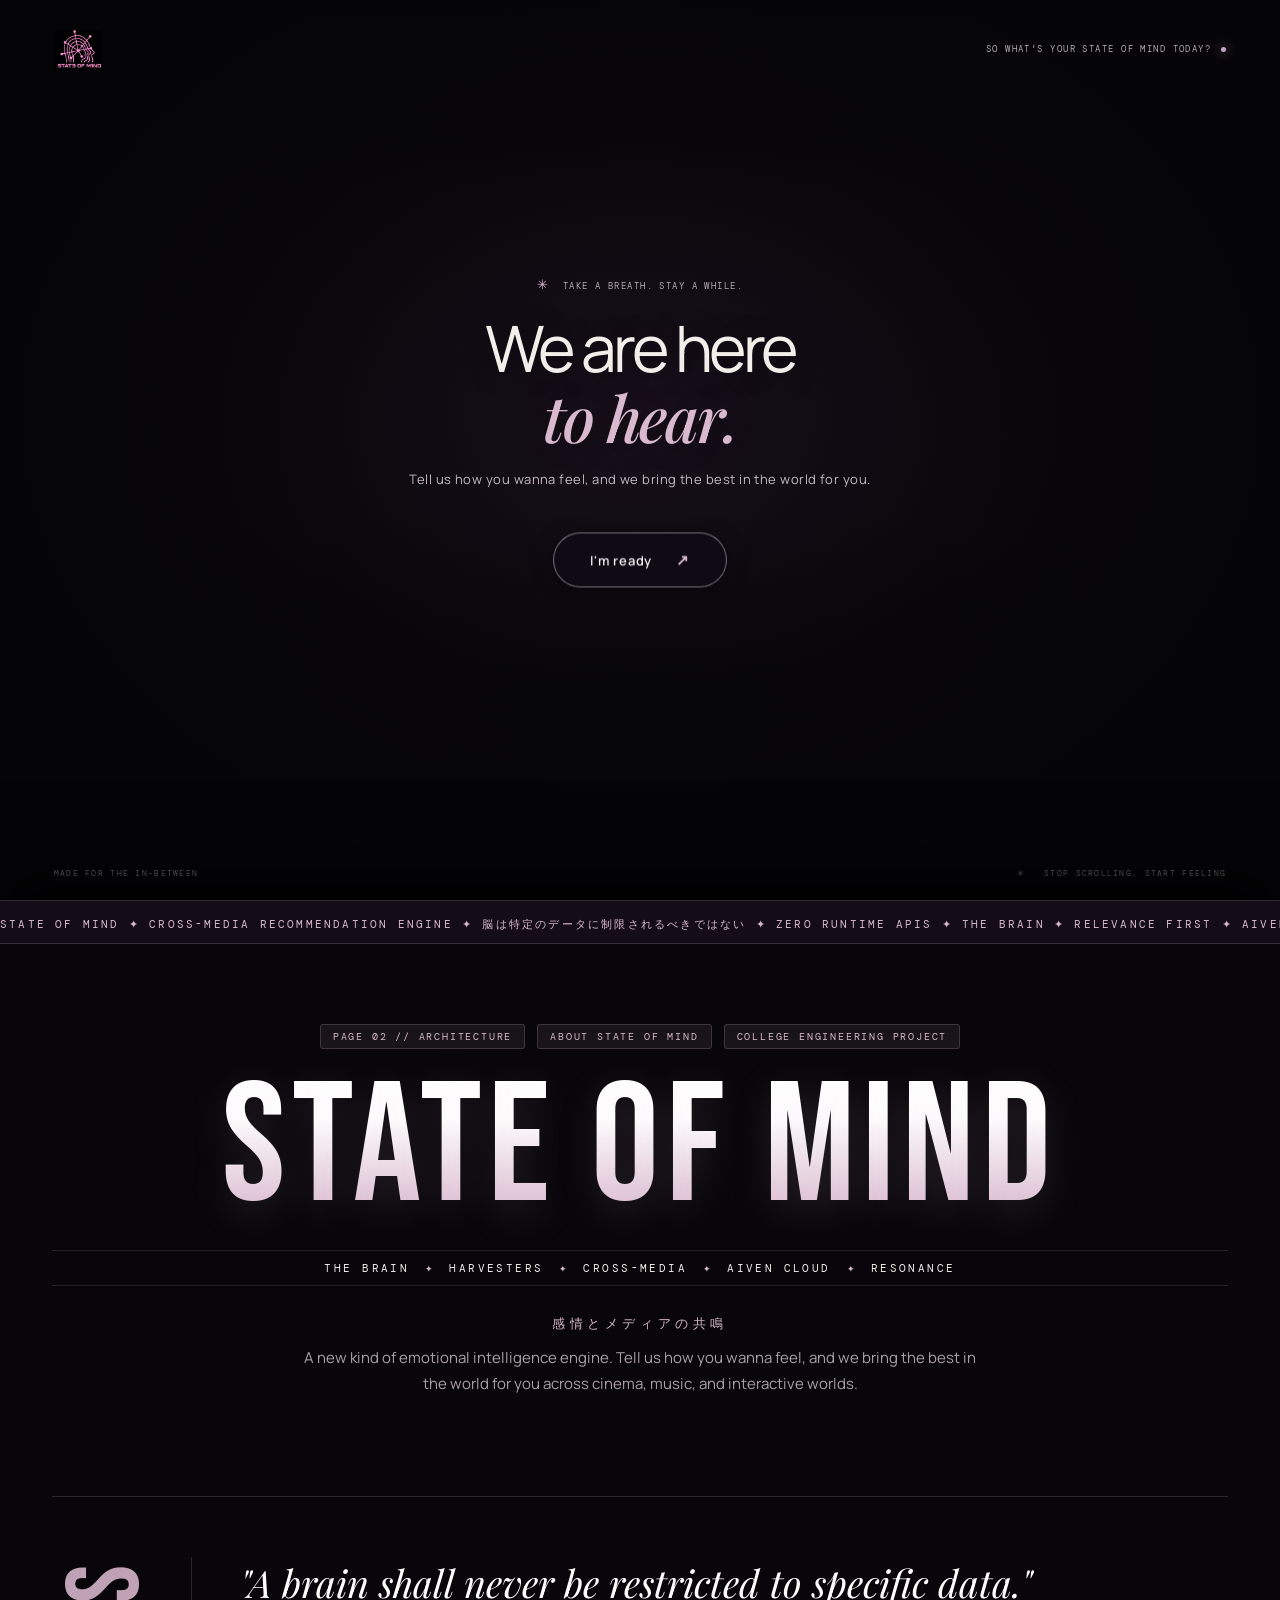
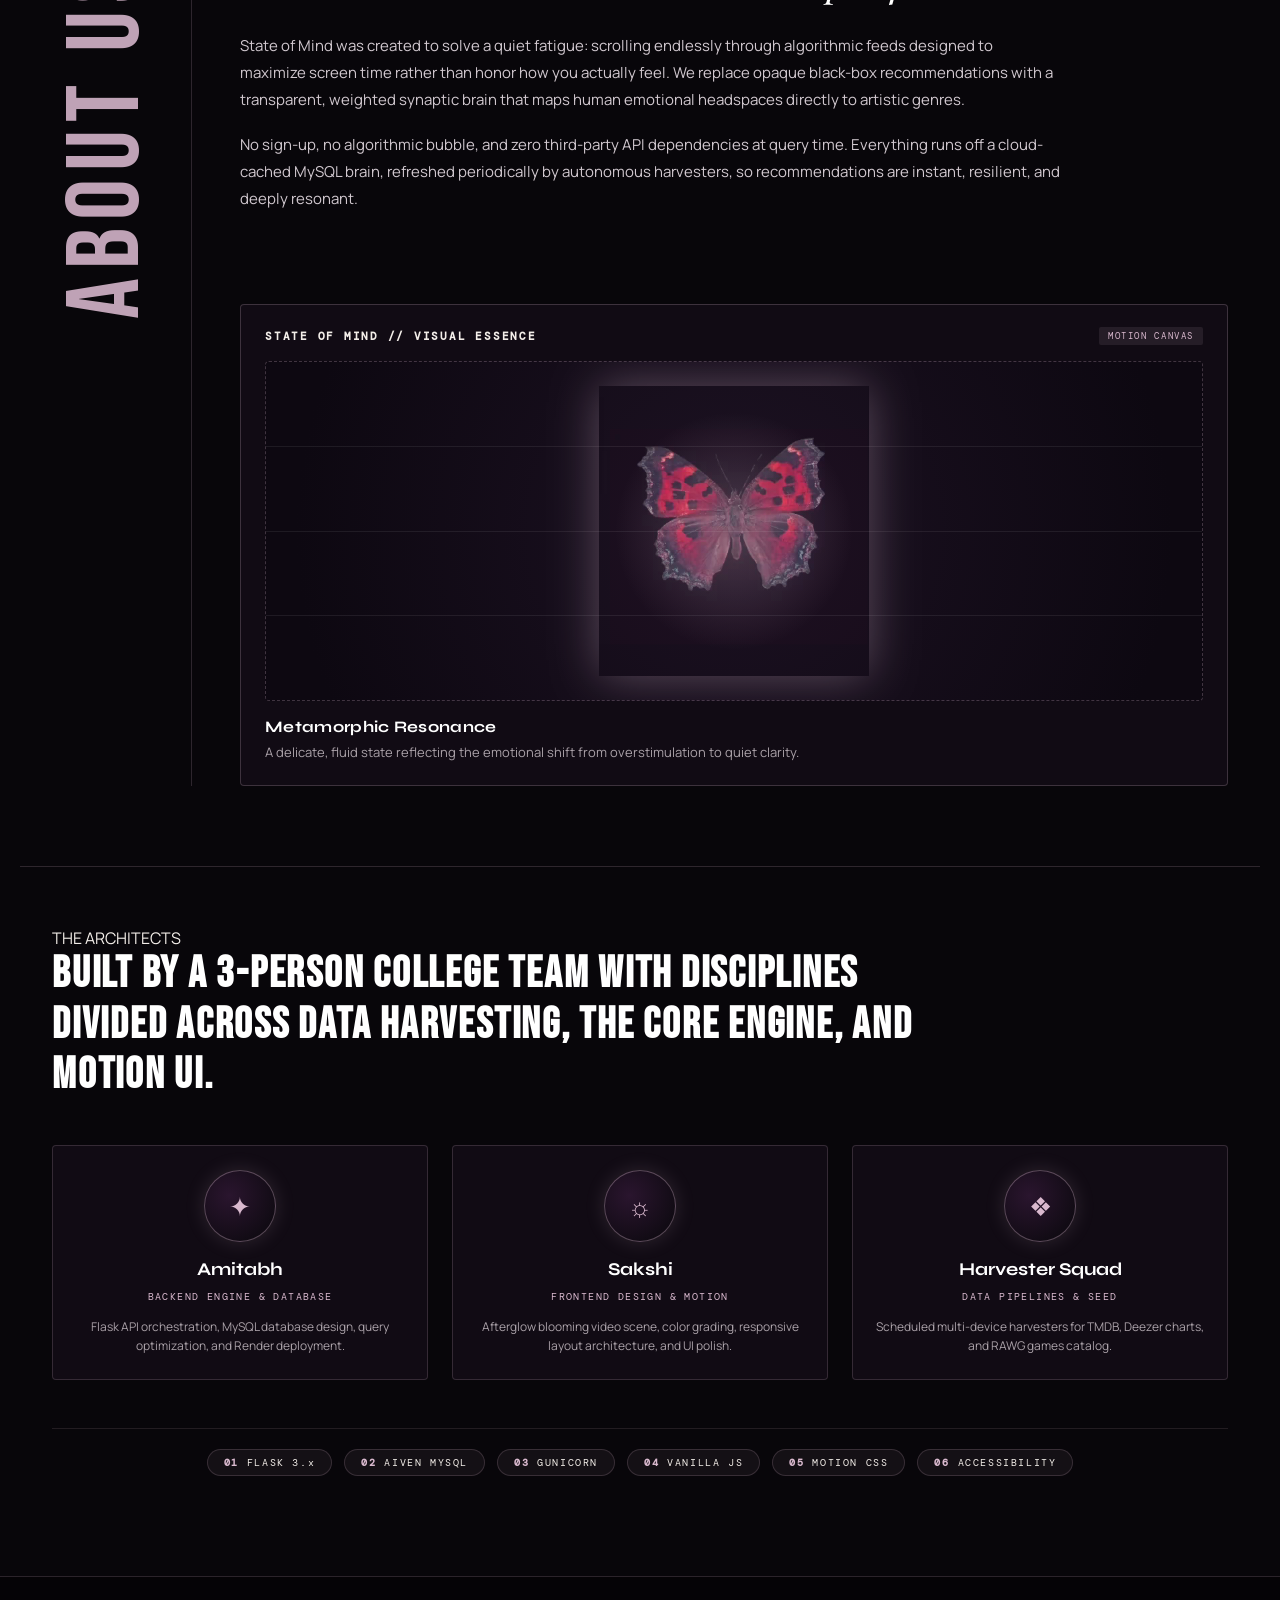
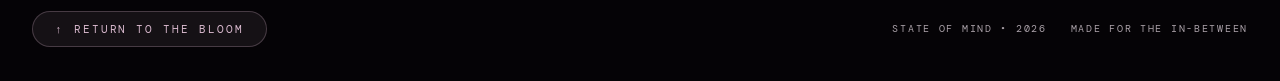
==== commit 87eae0ba: "feat(frontend): replace slots with butterfly.webm showcase and remove blueprint section" ====
--- a/frontend/state_of_mind_afterglow/index.html
+++ b/frontend/state_of_mind_afterglow/index.html
@@ -133,105 +133,31 @@
           </p>
         </div>
 
-        <!-- Preserved Animation Canvas Slots (Reserved for future visual interactive animations) -->
-        <div class="anim-slots-grid reveal-on-scroll delay-3">
-          <div class="anim-slot-box" data-slot="01">
-            <div class="slot-badge-bar">
-              <span class="slot-number">SLOT 01</span>
-              <span class="slot-tag">ANIMATION CANVAS</span>
-            </div>
-            <div class="slot-visual-canvas">
-              <div class="canvas-glow"></div>
-              <div class="slot-placeholder-icon">🧠</div>
-              <div class="slot-wireframe-lines">
-                <span></span><span></span><span></span>
-              </div>
-            </div>
-            <div class="slot-meta">
-              <span class="slot-title">The Synaptic Mapping</span>
-              <span class="slot-desc">Mood-to-genre weighted relevance matrix connecting emotional vectors to media domains.</span>
+        <!-- Butterfly Animation Showcase (Spanning collective width of previous slots) -->
+        <div class="butterfly-showcase-box reveal-on-scroll delay-3" aria-label="Butterfly motion canvas">
+          <div class="butterfly-badge-bar">
+            <span class="butterfly-tag-left">STATE OF MIND // VISUAL ESSENCE</span>
+            <span class="butterfly-tag-right">MOTION CANVAS</span>
+          </div>
+          <div class="butterfly-canvas">
+            <div class="butterfly-ambient-glow"></div>
+            <video class="butterfly-video" autoplay loop muted playsinline preload="auto" aria-label="Butterfly animation">
+              <source src="assets/butterfly.webm" type="video/webm">
+            </video>
+            <div class="butterfly-wireframe-lines">
+              <span></span><span></span><span></span>
             </div>
           </div>
-
-          <div class="anim-slot-box" data-slot="02">
-            <div class="slot-badge-bar">
-              <span class="slot-number">SLOT 02</span>
-              <span class="slot-tag">ANIMATION CANVAS</span>
-            </div>
-            <div class="slot-visual-canvas">
-              <div class="canvas-glow"></div>
-              <div class="slot-placeholder-icon">⚡</div>
-              <div class="slot-wireframe-lines">
-                <span></span><span></span><span></span>
-              </div>
-            </div>
-            <div class="slot-meta">
-              <span class="slot-title">Autonomous Harvester Pulse</span>
-              <span class="slot-desc">Midnight scheduled crawlers ingesting TMDB, Deezer charts, and RAWG game indexes.</span>
-            </div>
+          <div class="butterfly-caption">
+            <span class="butterfly-title">Metamorphic Resonance</span>
+            <span class="butterfly-desc">A delicate, fluid state reflecting the emotional shift from overstimulation to quiet clarity.</span>
           </div>
         </div>
       </div>
     </div>
   </section>
 
-  <!-- Section 3: Strategic Blueprint & Feature Blocks -->
-  <section class="about-blueprint-section">
-    <div class="blueprint-headline-wrap reveal-on-scroll">
-      <span class="mono-eyebrow">ARCHITECTURAL MANIFESTO</span>
-      <h2 class="manifesto-heading">
-        STATE OF MIND OPERATES ON A SIMPLE LAW: RELEVANCE FIRST, POPULARITY ONLY AS A TIEBREAKER — NEVER AVERAGED TOGETHER.
-      </h2>
-      <p class="manifesto-desc">
-        Because mood-fit is the entire soul of the application, a wildly popular title that poorly matches your current headspace must never outrank a deeply resonant hidden gem.
-      </p>
-    </div>
-
-    <!-- Preserved 4-Block Feature Canvas Grid -->
-    <div class="blueprint-blocks-grid">
-      <div class="blueprint-card reveal-on-scroll">
-        <div class="blueprint-card-slot">
-          <div class="blueprint-slot-label">SLOT 03 // VISUAL BLOCK</div>
-          <div class="blueprint-slot-icon">🎬</div>
-        </div>
-        <span class="blueprint-card-num">01</span>
-        <h3 class="blueprint-card-title">Movies & TV Series</h3>
-        <p class="blueprint-card-body">Ranked through TMDB trending scores joined with weighted cinematic mood categories.</p>
-      </div>
-
-      <div class="blueprint-card reveal-on-scroll delay-1">
-        <div class="blueprint-card-slot">
-          <div class="blueprint-slot-label">SLOT 04 // VISUAL BLOCK</div>
-          <div class="blueprint-slot-icon">🎵</div>
-        </div>
-        <span class="blueprint-card-num">02</span>
-        <h3 class="blueprint-card-title">Sonic Resonance</h3>
-        <p class="blueprint-card-body">Deezer chart tracks calibrated through genre aliasing and acoustic mood fallbacks.</p>
-      </div>
-
-      <div class="blueprint-card reveal-on-scroll delay-2">
-        <div class="blueprint-card-slot">
-          <div class="blueprint-slot-label">SLOT 05 // VISUAL BLOCK</div>
-          <div class="blueprint-slot-icon">🎮</div>
-        </div>
-        <span class="blueprint-card-num">03</span>
-        <h3 class="blueprint-card-title">Interactive Worlds</h3>
-        <p class="blueprint-card-body">Curated RAWG titles tuned to high-focus, meditative, or adrenaline-heavy emotional states.</p>
-      </div>
-
-      <div class="blueprint-card reveal-on-scroll delay-3">
-        <div class="blueprint-card-slot">
-          <div class="blueprint-slot-label">SLOT 06 // VISUAL BLOCK</div>
-          <div class="blueprint-slot-icon">☁</div>
-        </div>
-        <span class="blueprint-card-num">04</span>
-        <h3 class="blueprint-card-title">Cloud MySQL Brain</h3>
-        <p class="blueprint-card-body">Aiven MySQL cluster enforcing SSL connections, deduplication, and zero runtime cold starts.</p>
-      </div>
-    </div>
-  </section>
-
-  <!-- Section 4: The 3-Person Team & Engineering Credits -->
+  <!-- Section 3: The 3-Person Team & Engineering Credits -->
   <section class="about-team-section">
     <div class="team-header reveal-on-scroll">
       <span class="mono-eyebrow">THE ARCHITECTS</span>
--- a/frontend/state_of_mind_afterglow/style.css
+++ b/frontend/state_of_mind_afterglow/style.css
@@ -1310,39 +1310,35 @@
   max-width: 820px;
 }
 
-/* Animation Canvas Slots (Preserved frames for future animations) */
-.anim-slots-grid {
-  display: grid;
-  grid-template-columns: repeat(2, 1fr);
-  gap: 24px;
-  margin-top: 20px;
-}
-
-.anim-slot-box {
+/* Butterfly Motion Showcase (Spans the collective size of previous slot cards) */
+.butterfly-showcase-box {
   position: relative;
   background: #110b14;
   border: 1px solid rgba(217, 185, 206, 0.22);
   border-radius: 4px;
-  padding: 16px;
+  padding: 22px 24px;
   display: flex;
   flex-direction: column;
-  gap: 14px;
+  gap: 16px;
+  margin-top: 24px;
+  width: 100%;
+  box-sizing: border-box;
   transition: border-color 0.4s ease, transform 0.4s ease, box-shadow 0.4s ease;
 }
 
-.anim-slot-box:hover {
-  border-color: rgba(217, 185, 206, 0.5);
+.butterfly-showcase-box:hover {
+  border-color: rgba(217, 185, 206, 0.55);
   transform: translateY(-4px);
-  box-shadow: 0 14px 34px rgba(217, 185, 206, 0.1);
-}
-
-.slot-badge-bar {
+  box-shadow: 0 16px 40px rgba(217, 185, 206, 0.12);
+}
+
+.butterfly-badge-bar {
   display: flex;
   justify-content: space-between;
   align-items: center;
 }
 
-.slot-number {
+.butterfly-tag-left {
   font-family: 'DM Mono', monospace;
   font-size: 11px;
   letter-spacing: 0.16em;
@@ -1350,188 +1346,88 @@
   font-weight: 600;
 }
 
-.slot-tag {
+.butterfly-tag-right {
   font-family: 'DM Mono', monospace;
   font-size: 9px;
   letter-spacing: 0.18em;
   color: var(--accent-rose);
   background: rgba(217, 185, 206, 0.1);
-  padding: 2px 7px;
+  padding: 3px 9px;
   border-radius: 2px;
 }
 
-.slot-visual-canvas {
+.butterfly-canvas {
   position: relative;
-  height: 220px;
-  background: radial-gradient(circle at 50% 50%, #1e1322 0%, #0d0810 85%);
+  width: 100%;
+  height: 340px;
+  background: radial-gradient(circle at 50% 50%, #1c1122 0%, #0d0811 88%);
   border: 1px dashed rgba(217, 185, 206, 0.25);
-  border-radius: 2px;
+  border-radius: 4px;
   display: flex;
   align-items: center;
   justify-content: center;
   overflow: hidden;
 }
 
-.canvas-glow {
+.butterfly-ambient-glow {
   position: absolute;
-  width: 140px;
-  height: 140px;
-  background: radial-gradient(circle, rgba(217, 185, 206, 0.22) 0%, transparent 70%);
+  width: 240px;
+  height: 240px;
+  background: radial-gradient(circle, rgba(217, 185, 206, 0.24) 0%, transparent 70%);
   border-radius: 50%;
-  animation: slotPulse 4s ease-in-out infinite;
-}
-
-@keyframes slotPulse {
-  0%, 100% { transform: scale(0.9); opacity: 0.5; }
-  50% { transform: scale(1.15); opacity: 0.9; }
-}
-
-.slot-placeholder-icon {
-  font-size: 42px;
+  animation: butterflyGlow 5s ease-in-out infinite;
+  pointer-events: none;
+}
+
+@keyframes butterflyGlow {
+  0%, 100% { transform: scale(0.9); opacity: 0.55; }
+  50% { transform: scale(1.2); opacity: 0.95; }
+}
+
+.butterfly-video {
+  max-width: 90%;
+  max-height: 290px;
+  object-fit: contain;
   z-index: 2;
-  filter: drop-shadow(0 0 12px rgba(217, 185, 206, 0.4));
-  transition: transform 0.4s ease;
-}
-
-.anim-slot-box:hover .slot-placeholder-icon {
-  transform: scale(1.12);
-}
-
-.slot-wireframe-lines {
+  filter: drop-shadow(0 0 24px rgba(217, 185, 206, 0.35));
+  mix-blend-mode: screen;
+  pointer-events: none;
+}
+
+.butterfly-wireframe-lines {
   position: absolute;
   inset: 0;
   display: flex;
   flex-direction: column;
   justify-content: space-evenly;
-  opacity: 0.12;
+  opacity: 0.08;
   pointer-events: none;
 }
 
-.slot-wireframe-lines span {
+.butterfly-wireframe-lines span {
   width: 100%;
   height: 1px;
   background: var(--cream);
 }
 
-.slot-meta {
+.butterfly-caption {
   display: flex;
   flex-direction: column;
   gap: 6px;
 }
 
-.slot-title {
-  font-family: 'Manrope', sans-serif;
+.butterfly-title {
+  font-family: 'Syne', 'Manrope', sans-serif;
   font-weight: 700;
-  font-size: 14px;
+  font-size: 16px;
   color: #fff;
   letter-spacing: 0.02em;
 }
 
-.slot-desc {
-  font-size: 12px;
-  line-height: 1.55;
-  color: var(--muted);
-}
-
-/* Section 3: Strategic Blueprint Architecture */
-.about-blueprint-section {
-  max-width: 1240px;
-  margin: 0 auto;
-  padding: 60px 32px 80px;
-  border-top: 1px solid rgba(217, 185, 206, 0.18);
-}
-
-.blueprint-header {
-  max-width: 860px;
-  margin-bottom: 44px;
-}
-
-.mono-eyebrow {
-  display: block;
-  font-family: 'DM Mono', monospace;
-  font-size: 10px;
-  letter-spacing: 0.24em;
-  color: var(--accent-rose);
-  margin-bottom: 12px;
-}
-
-.blueprint-title {
-  font-family: 'Bebas Neue', 'Syne', sans-serif;
-  font-size: clamp(26px, 3.8vw, 44px);
-  line-height: 1.15;
-  letter-spacing: 0.04em;
-  color: #fff;
-  margin: 0;
-}
-
-.blueprint-blocks-grid {
-  display: grid;
-  grid-template-columns: repeat(4, 1fr);
-  gap: 20px;
-}
-
-.blueprint-card {
-  position: relative;
-  background: #100a13;
-  border: 1px solid rgba(217, 185, 206, 0.18);
-  border-radius: 4px;
-  padding: 18px;
-  display: flex;
-  flex-direction: column;
-  gap: 12px;
-  transition: transform 0.4s ease, border-color 0.4s ease;
-}
-
-.blueprint-card:hover {
-  transform: translateY(-5px);
-  border-color: rgba(217, 185, 206, 0.45);
-}
-
-.blueprint-card-slot {
-  height: 130px;
-  background: radial-gradient(circle at 50% 50%, #1a101f 0%, #0a060d 90%);
-  border: 1px dashed rgba(217, 185, 206, 0.22);
-  border-radius: 2px;
-  display: flex;
-  flex-direction: column;
-  align-items: center;
-  justify-content: center;
-  gap: 8px;
-}
-
-.blueprint-slot-label {
-  font-family: 'DM Mono', monospace;
-  font-size: 8px;
-  letter-spacing: 0.14em;
-  color: var(--accent-rose);
-  opacity: 0.8;
-}
-
-.blueprint-slot-icon {
-  font-size: 26px;
-  filter: drop-shadow(0 0 8px rgba(217, 185, 206, 0.3));
-}
-
-.blueprint-card-num {
-  font-family: 'Bebas Neue', sans-serif;
-  font-size: 28px;
-  color: var(--accent-rose);
-  line-height: 1;
-}
-
-.blueprint-card-title {
-  font-family: 'Manrope', sans-serif;
-  font-size: 15px;
-  font-weight: 700;
-  color: #fff;
-  margin: 0;
-}
-
-.blueprint-card-body {
-  font-size: 12px;
+.butterfly-desc {
+  font-size: 13px;
   line-height: 1.6;
   color: var(--muted);
-  margin: 0;
 }
 
 /* Section 4: Team Section */
@@ -1705,12 +1601,6 @@
    RESPONSIVE DESIGN (About Section)
    ========================================================================== */
 
-@media (max-width: 1024px) {
-  .blueprint-blocks-grid {
-    grid-template-columns: repeat(2, 1fr);
-  }
-}
-
 @media (max-width: 768px) {
   .about-hero-wrap {
     padding: 60px 20px 40px;
@@ -1735,11 +1625,14 @@
     font-size: 48px;
     letter-spacing: 0.06em;
   }
-  .anim-slots-grid {
-    grid-template-columns: 1fr;
-  }
-  .blueprint-blocks-grid {
-    grid-template-columns: 1fr;
+  .butterfly-showcase-box {
+    padding: 16px;
+  }
+  .butterfly-canvas {
+    height: 250px;
+  }
+  .butterfly-video {
+    max-height: 210px;
   }
   .team-avatars-row {
     grid-template-columns: 1fr;
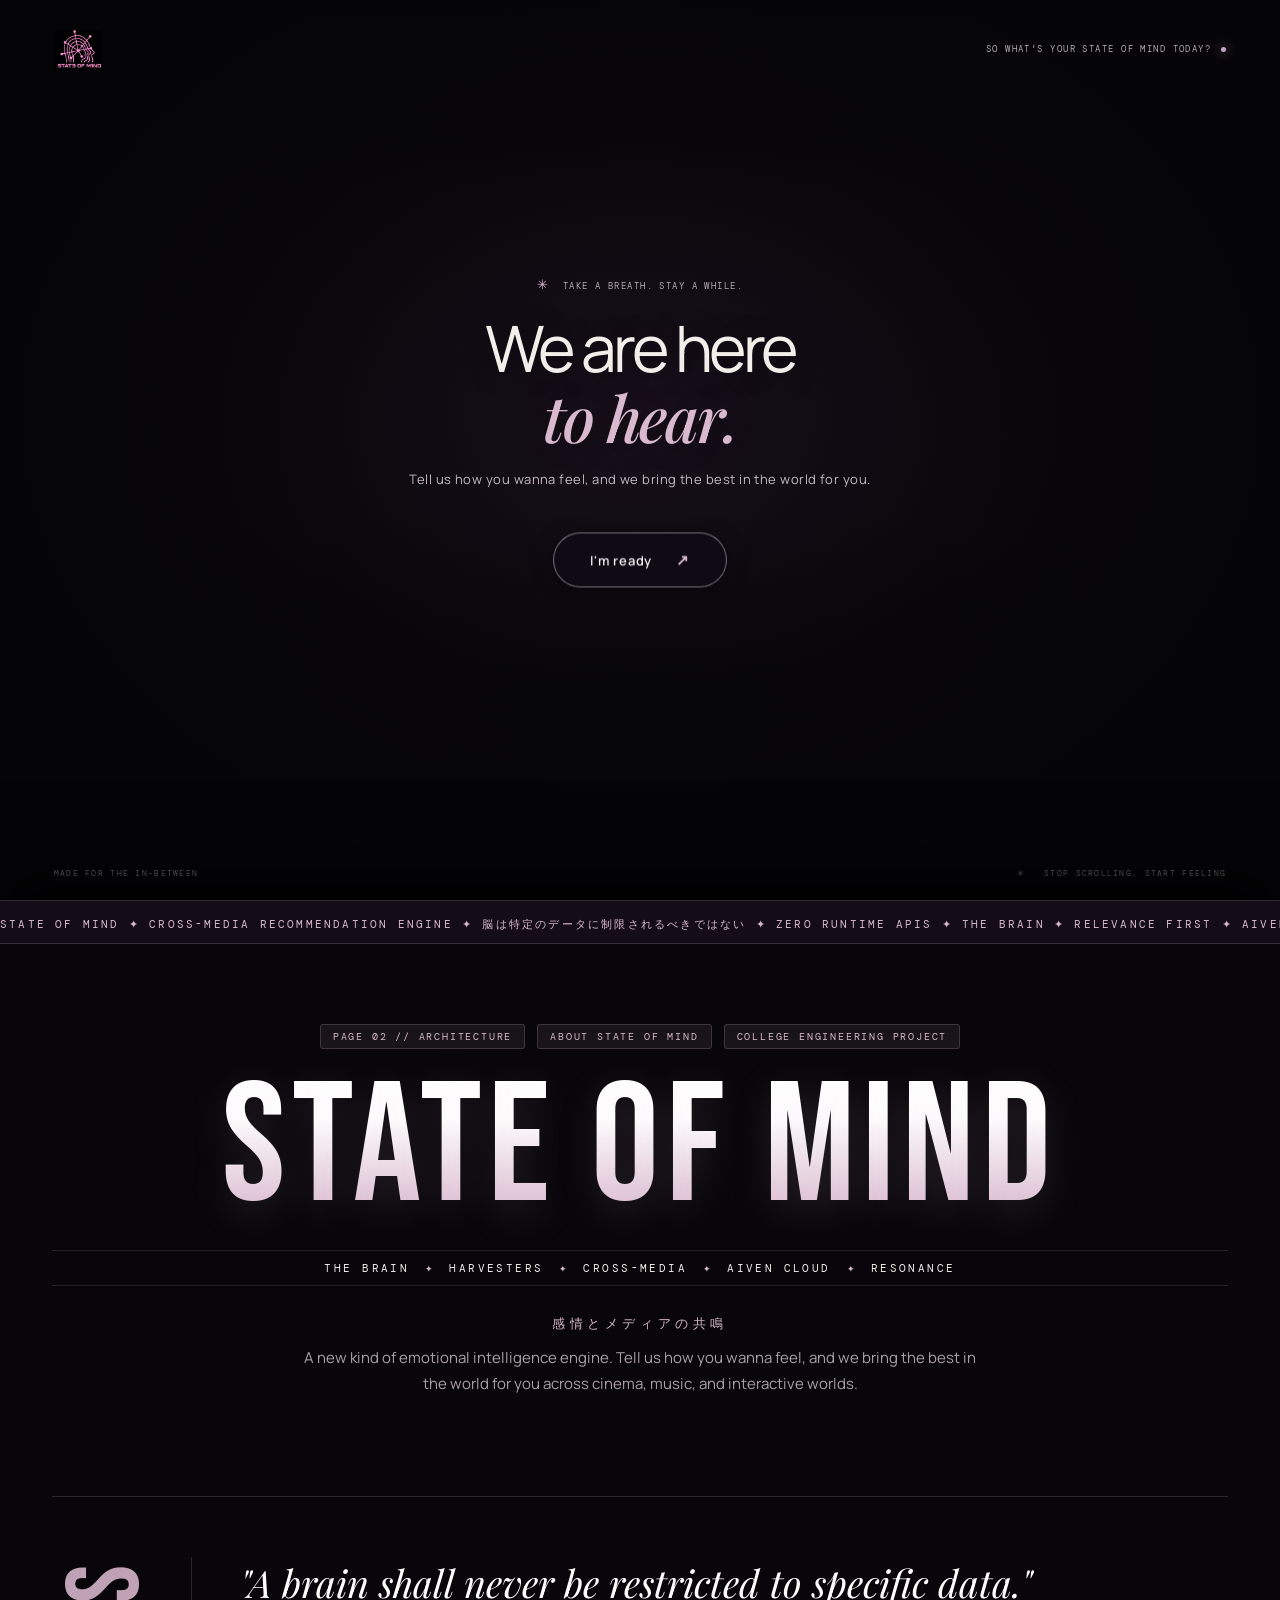
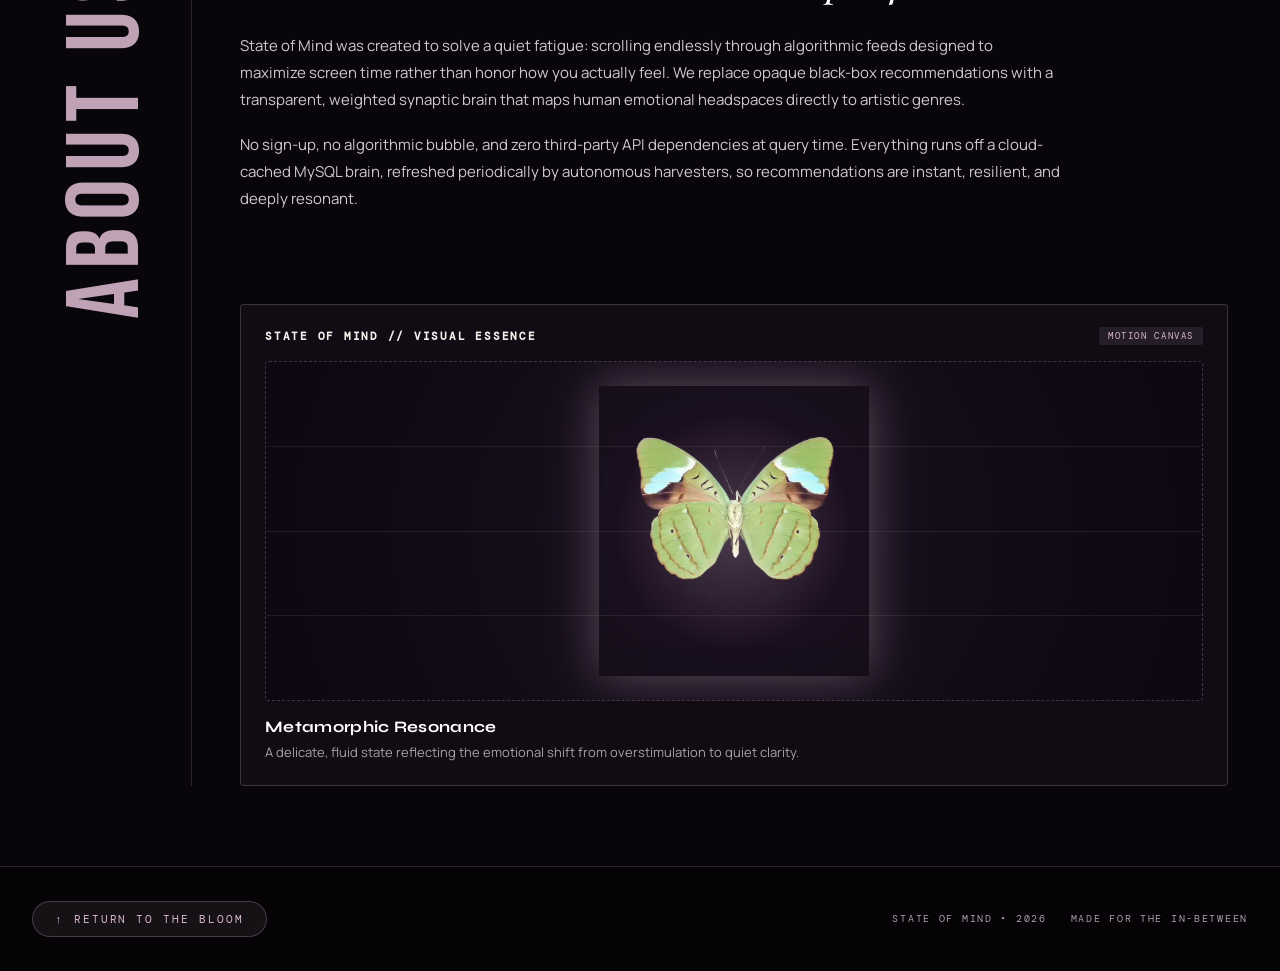
==== commit 29ccd446: "feat(frontend): remove team architects section completely" ====
--- a/frontend/state_of_mind_afterglow/index.html
+++ b/frontend/state_of_mind_afterglow/index.html
@@ -157,56 +157,7 @@
     </div>
   </section>
 
-  <!-- Section 3: The 3-Person Team & Engineering Credits -->
-  <section class="about-team-section">
-    <div class="team-header reveal-on-scroll">
-      <span class="mono-eyebrow">THE ARCHITECTS</span>
-      <h2 class="team-title">
-        BUILT BY A 3-PERSON COLLEGE TEAM WITH DISCIPLINES DIVIDED ACROSS DATA HARVESTING, THE CORE ENGINE, AND MOTION UI.
-      </h2>
-    </div>
-
-    <div class="team-avatars-row reveal-on-scroll delay-1">
-      <div class="team-member-card">
-        <div class="member-avatar-box">
-          <span class="member-sym">✦</span>
-        </div>
-        <h4 class="member-name">Amitabh</h4>
-        <span class="member-role">Backend Engine & Database</span>
-        <p class="member-desc">Flask API orchestration, MySQL database design, query optimization, and Render deployment.</p>
-      </div>
-
-      <div class="team-member-card">
-        <div class="member-avatar-box">
-          <span class="member-sym">☼</span>
-        </div>
-        <h4 class="member-name">Sakshi</h4>
-        <span class="member-role">Frontend Design & Motion</span>
-        <p class="member-desc">Afterglow blooming video scene, color grading, responsive layout architecture, and UI polish.</p>
-      </div>
-
-      <div class="team-member-card">
-        <div class="member-avatar-box">
-          <span class="member-sym">❖</span>
-        </div>
-        <h4 class="member-name">Harvester Squad</h4>
-        <span class="member-role">Data Pipelines & Seed</span>
-        <p class="member-desc">Scheduled multi-device harvesters for TMDB, Deezer charts, and RAWG games catalog.</p>
-      </div>
-    </div>
-
-    <!-- Bottom Aesthetic Badge Bar (Matching Reference) -->
-    <div class="stack-badges-bar reveal-on-scroll delay-2">
-      <div class="stack-badge"><span class="badge-idx">01</span><span>FLASK 3.x</span></div>
-      <div class="stack-badge"><span class="badge-idx">02</span><span>AIVEN MYSQL</span></div>
-      <div class="stack-badge"><span class="badge-idx">03</span><span>GUNICORN</span></div>
-      <div class="stack-badge"><span class="badge-idx">04</span><span>VANILLA JS</span></div>
-      <div class="stack-badge"><span class="badge-idx">05</span><span>MOTION CSS</span></div>
-      <div class="stack-badge"><span class="badge-idx">06</span><span>ACCESSIBILITY</span></div>
-    </div>
-  </section>
-
-  <!-- Section 5: Editorial Footer & Back To Bloom -->
+  <!-- Editorial Footer & Back To Bloom -->
   <footer class="about-footer-block reveal-on-scroll">
     <div class="footer-inner">
       <a href="#stage" class="scroll-top-btn" id="scrollTopBtn">
--- a/frontend/state_of_mind_afterglow/style.css
+++ b/frontend/state_of_mind_afterglow/style.css
@@ -1430,124 +1430,7 @@
   color: var(--muted);
 }
 
-/* Section 4: Team Section */
-.about-team-section {
-  max-width: 1240px;
-  margin: 0 auto;
-  padding: 60px 32px 80px;
-  border-top: 1px solid rgba(217, 185, 206, 0.18);
-}
-
-.team-header {
-  max-width: 900px;
-  margin-bottom: 44px;
-}
-
-.team-title {
-  font-family: 'Bebas Neue', 'Syne', sans-serif;
-  font-size: clamp(26px, 3.8vw, 44px);
-  line-height: 1.15;
-  letter-spacing: 0.04em;
-  color: #fff;
-  margin: 0;
-}
-
-.team-avatars-row {
-  display: grid;
-  grid-template-columns: repeat(3, 1fr);
-  gap: 24px;
-  margin-bottom: 48px;
-}
-
-.team-member-card {
-  background: #110b14;
-  border: 1px solid rgba(217, 185, 206, 0.18);
-  border-radius: 4px;
-  padding: 24px 20px;
-  text-align: center;
-  display: flex;
-  flex-direction: column;
-  align-items: center;
-  gap: 10px;
-  transition: transform 0.4s ease, border-color 0.4s ease;
-}
-
-.team-member-card:hover {
-  transform: translateY(-4px);
-  border-color: rgba(217, 185, 206, 0.45);
-}
-
-.member-avatar-box {
-  width: 72px;
-  height: 72px;
-  border-radius: 50%;
-  border: 1px solid rgba(217, 185, 206, 0.35);
-  background: radial-gradient(circle at 35% 35%, #2a152e 0%, #110b14 75%);
-  display: flex;
-  align-items: center;
-  justify-content: center;
-  margin-bottom: 6px;
-  box-shadow: 0 0 20px rgba(217, 185, 206, 0.15);
-}
-
-.member-sym {
-  font-size: 26px;
-  color: var(--accent-rose);
-}
-
-.member-name {
-  font-family: 'Syne', 'Manrope', sans-serif;
-  font-size: 18px;
-  font-weight: 700;
-  color: #fff;
-  margin: 0;
-}
-
-.member-role {
-  font-family: 'DM Mono', monospace;
-  font-size: 10px;
-  letter-spacing: 0.14em;
-  color: var(--accent-rose);
-  text-transform: uppercase;
-}
-
-.member-desc {
-  font-size: 12px;
-  line-height: 1.6;
-  color: var(--muted);
-  margin: 4px 0 0;
-}
-
-/* Badges Bar */
-.stack-badges-bar {
-  display: flex;
-  flex-wrap: wrap;
-  gap: 12px;
-  justify-content: center;
-  padding: 20px 0;
-  border-top: 1px solid rgba(217, 185, 206, 0.12);
-}
-
-.stack-badge {
-  display: flex;
-  align-items: center;
-  gap: 8px;
-  background: rgba(217, 185, 206, 0.06);
-  border: 1px solid rgba(217, 185, 206, 0.18);
-  border-radius: 999px;
-  padding: 6px 16px;
-  font-family: 'DM Mono', monospace;
-  font-size: 10px;
-  letter-spacing: 0.16em;
-  color: var(--cream);
-}
-
-.badge-idx {
-  color: var(--accent-rose);
-  font-weight: bold;
-}
-
-/* Section 5: Editorial Footer */
+/* Editorial Footer */
 .about-footer-block {
   width: 100%;
   background: #050306;
@@ -1634,9 +1517,6 @@
   .butterfly-video {
     max-height: 210px;
   }
-  .team-avatars-row {
-    grid-template-columns: 1fr;
-  }
   .footer-inner {
     flex-direction: column;
     align-items: center;
